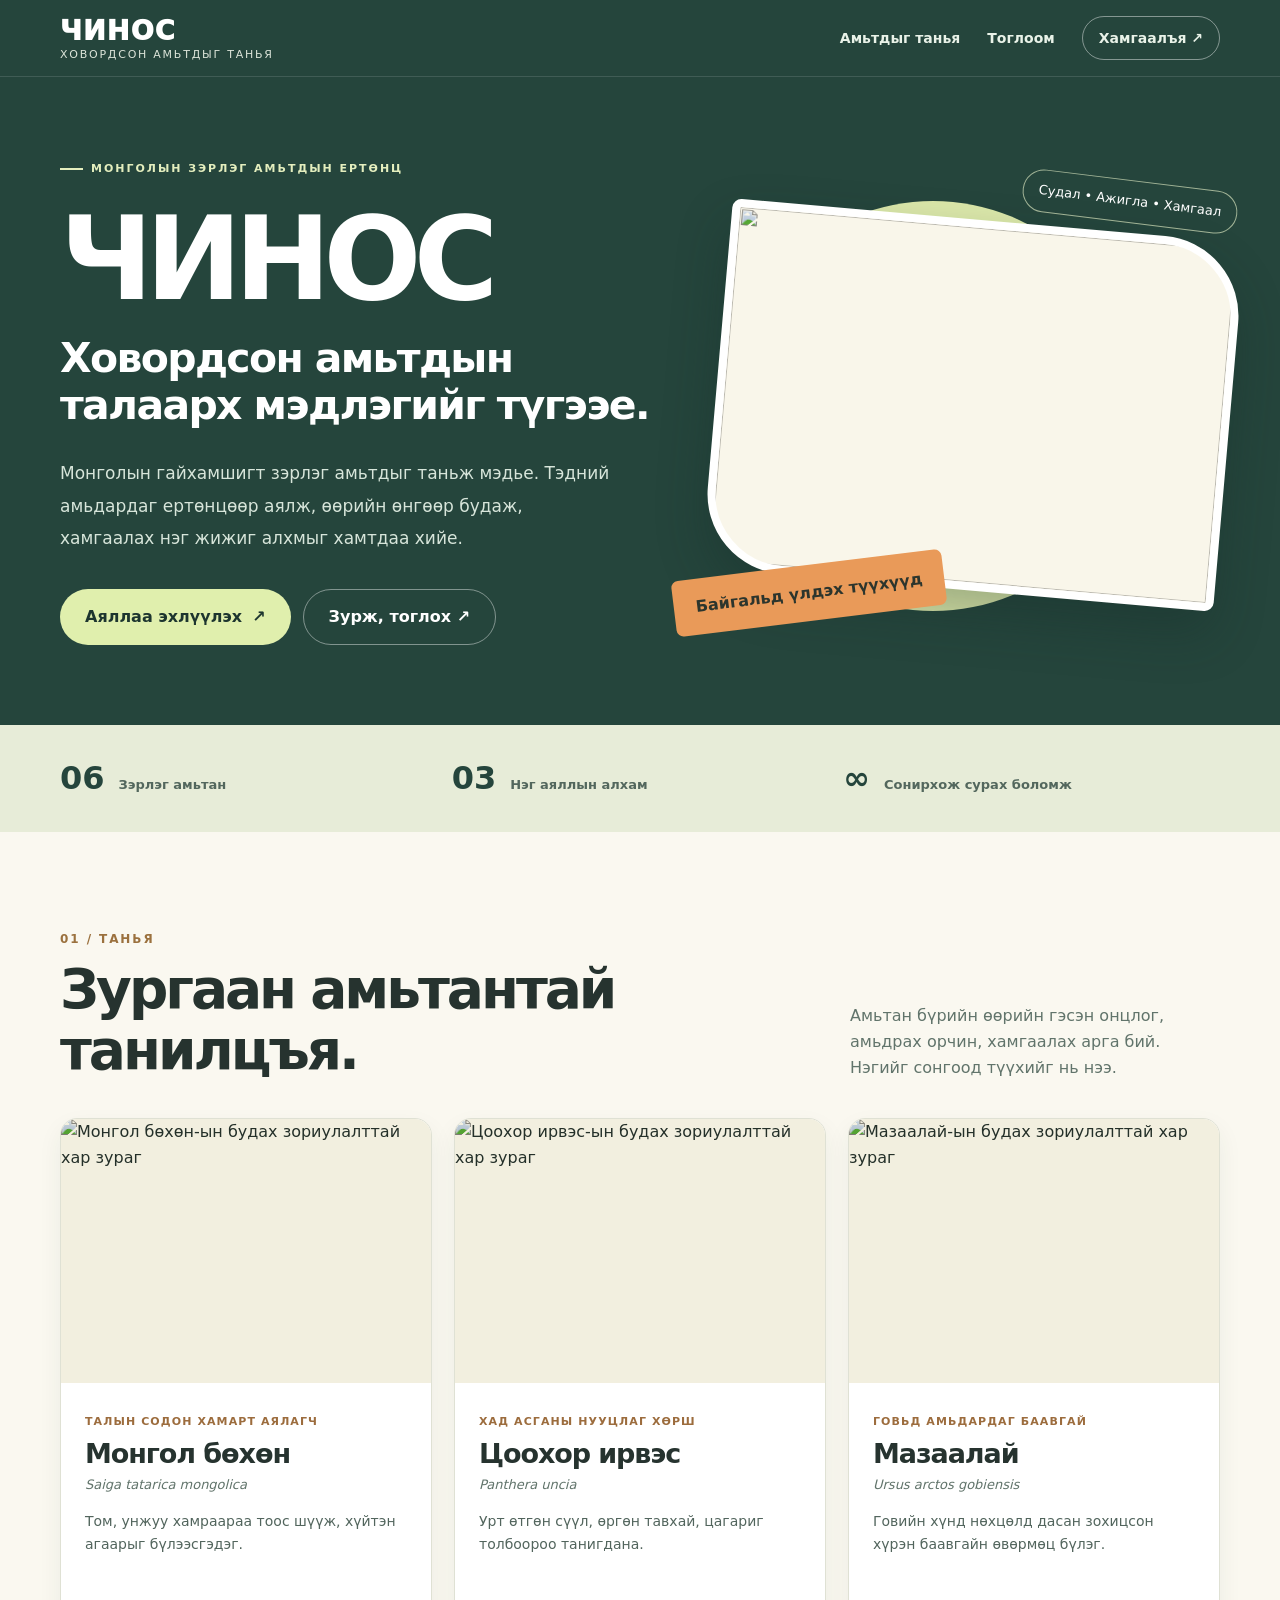
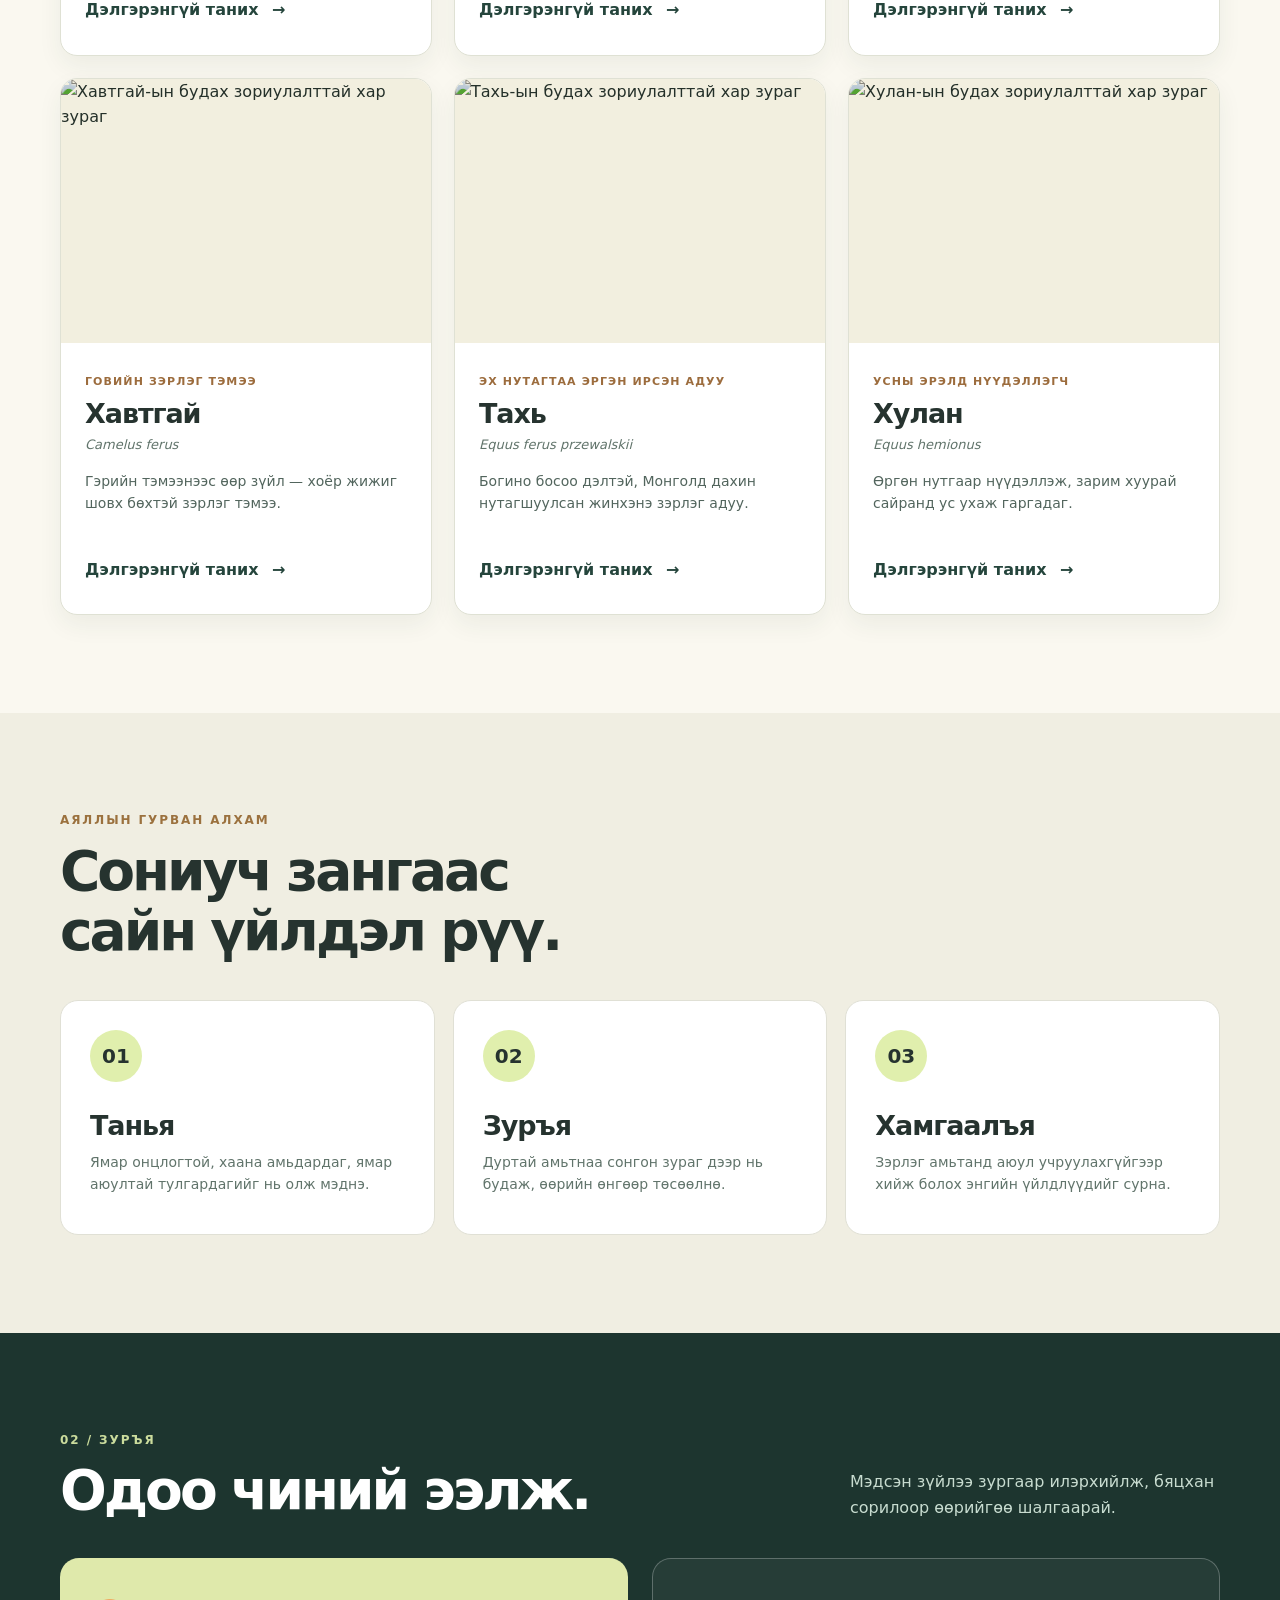
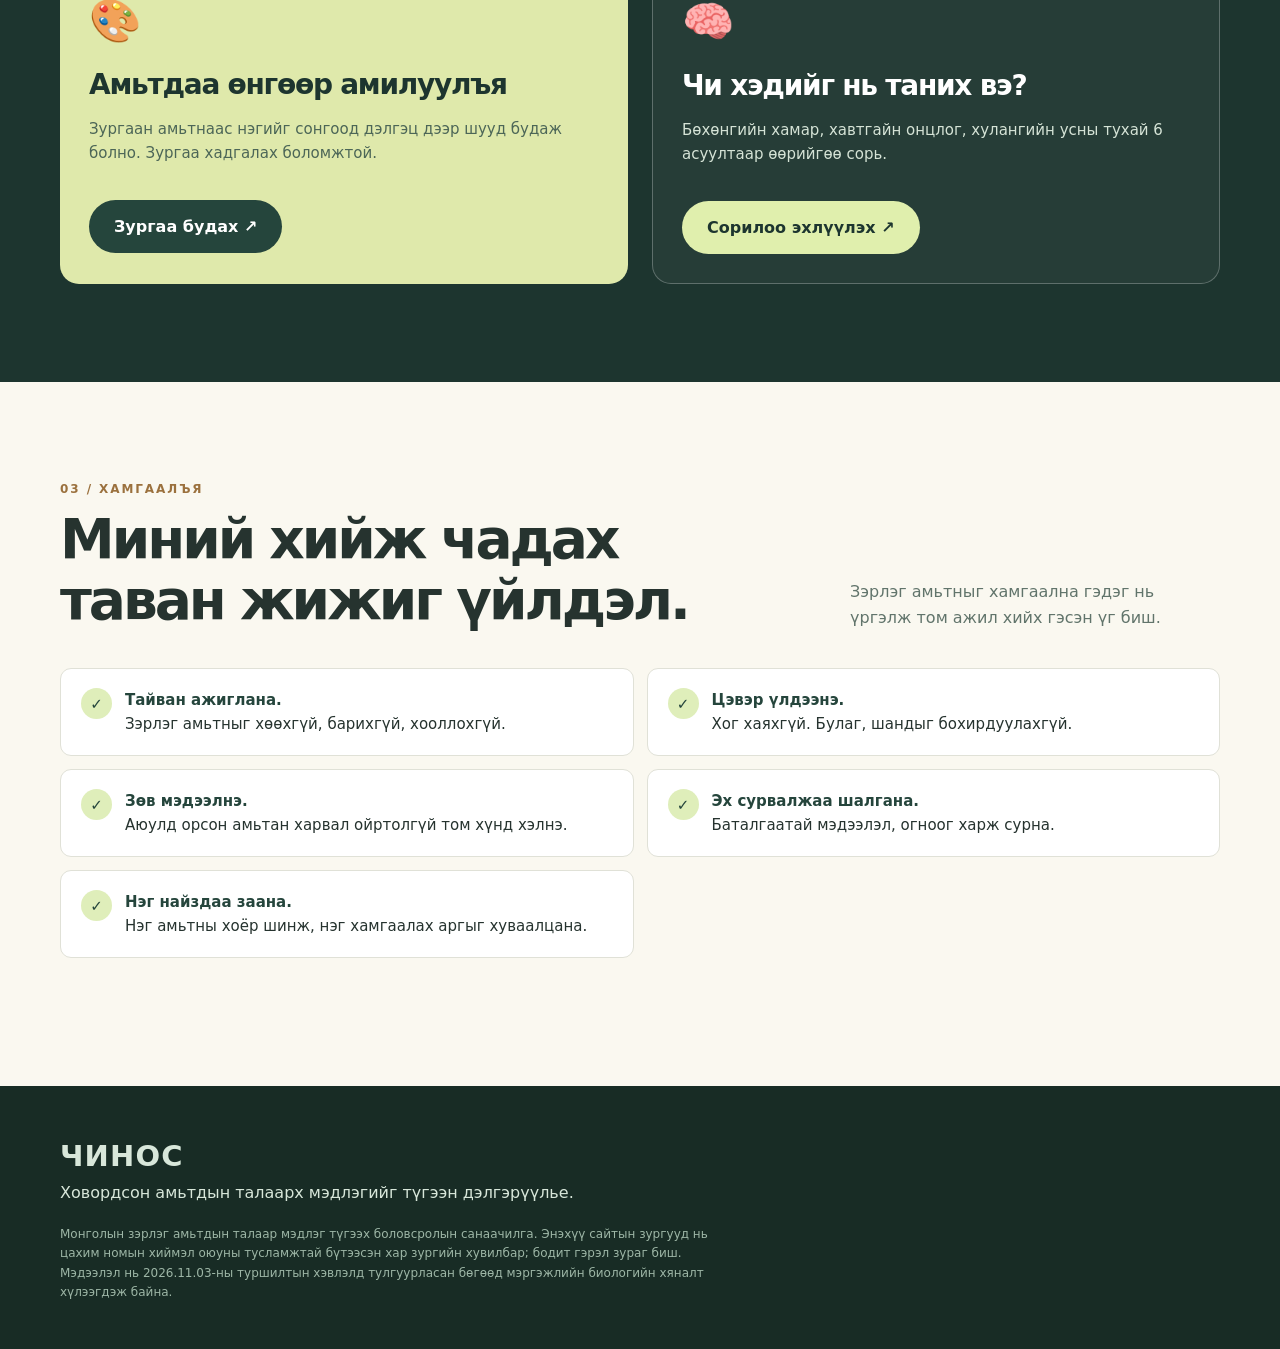
==== index.html @ f8285e79 "Add CHINOS site: index.html" ====
<!doctype html>
<html lang="mn">
<head>
<meta charset="utf-8"><meta name="viewport" content="width=device-width,initial-scale=1">
<meta name="theme-color" content="#223c36"><meta name="description" content="ЧИНОС — Ховордсон амьтдын талаарх мэдлэгийг түгээн дэлгэрүүлэх. Монголын зургаан зэрлэг амьтныг таниулах хүүхдэд зориулсан цахим аялал.">
<title>ЧИНОС — Ховордсон амьтдын талаарх мэдлэгийг түгээн дэлгэрүүлэх</title>
<style>
:root{--forest:#25453c;--deep:#1d352f;--ink:#26332f;--muted:#61746b;--cream:#faf8f0;--sand:#f0ede0;--line:#dddcd1;--lime:#e0efad;--orange:#e99a59;--white:#fff;--shadow:0 22px 60px rgba(30,51,40,.12)}
*{box-sizing:border-box}html{scroll-behavior:smooth}body{margin:0;background:var(--cream);font-family:system-ui,-apple-system,"Segoe UI",Arial,sans-serif;color:var(--ink);line-height:1.6}button,a{font:inherit}button{cursor:pointer}a{text-decoration:none;color:inherit}a:focus-visible,button:focus-visible,input:focus-visible{outline:3px solid #d58345;outline-offset:3px}img{display:block;max-width:100%}.container{width:min(1160px,calc(100% - 44px));margin-inline:auto}
header{background:var(--forest);color:white;position:sticky;top:0;z-index:8;border-bottom:1px solid #ffffff20}header .inner{height:76px;display:flex;align-items:center;justify-content:space-between;gap:16px}.brand{display:flex;flex-direction:column;line-height:1;gap:5px}.brand strong{font-weight:950;letter-spacing:.045em;font-size:27px}.brand span{font-size:11px;letter-spacing:.16em;color:#dce4d9}.nav{display:flex;gap:27px;align-items:center}.nav a{font-size:14px;font-weight:650;color:#e9f2e8}.nav a:hover{color:var(--lime)}.nav .outline{padding:10px 16px;border:1px solid #ffffff70;border-radius:50px}
.hero{background:var(--forest);color:white;overflow:hidden}.hero-layout{display:grid;grid-template-columns:1.06fr .94fr;gap:34px;min-height:610px;align-items:center;padding:75px 0 80px}.kicker{display:inline-flex;align-items:center;gap:8px;letter-spacing:.18em;text-transform:uppercase;font-size:11px;font-weight:800;color:#e4eebe}.kicker:before{content:'';width:23px;height:2px;background:#e4eebe}.hero h1{font-size:clamp(65px,9vw,122px);letter-spacing:-.065em;line-height:.94;margin:27px 0 22px;font-weight:900}.hero h2{font-size:clamp(25px,3.2vw,43px);letter-spacing:-.04em;line-height:1.15;font-weight:650;margin:0 0 28px}.hero p{max-width:550px;color:#d7e5da;font-size:17px;line-height:1.9}.actions{display:flex;gap:12px;flex-wrap:wrap;margin-top:35px}.btn{border:0;border-radius:100px;padding:14px 25px;font-weight:800;display:inline-flex;gap:10px;align-items:center;justify-content:center;transition:transform .2s,background .2s}.btn:hover{transform:translateY(-2px)}.btn-primary{background:var(--lime);color:var(--deep)}.btn-dark{background:var(--forest);color:#fff}.btn-secondary{background:transparent;color:#fff;border:1px solid #ffffff6c}.hero-art{position:relative;min-height:420px;isolation:isolate}.sun{position:absolute;width:410px;height:410px;max-width:100%;border-radius:50%;top:3%;left:7%;background:#dce8aa}.sun:after{content:'';position:absolute;inset:24px;border:1px solid #566a40a3;border-radius:50%}.art-sheet{position:absolute;inset:32px -10px 18px 25px;background:#f9f6ea;border:8px solid #fff;border-radius:9px 80px 9px 80px;transform:rotate(5deg);box-shadow:0 24px 50px #122b2550;overflow:hidden}.art-sheet img{width:100%;height:100%;object-fit:contain;mix-blend-mode:multiply}.art-label{position:absolute;bottom:-12px;left:-18px;background:var(--orange);padding:15px 22px;color:#2c352d;font-weight:850;transform:rotate(-7deg);border-radius:7px}.orbit{position:absolute;right:-18px;top:-8px;font-size:13px;border:1px solid #e4eec6a6;padding:10px 15px;border-radius:40px;transform:rotate(7deg)}
.stats{background:#e7ecd8}.stats .inner{display:grid;grid-template-columns:repeat(3,1fr);padding:28px 0;gap:15px}.stat{display:flex;align-items:baseline;gap:14px}.stat strong{font-size:32px;color:var(--forest);font-weight:900}.stat span{font-size:13px;font-weight:750;color:#53675d}
section{padding:98px 0}.section-title{display:flex;align-items:end;justify-content:space-between;gap:20px;margin-bottom:38px}.eyebrow{color:#9b713e;letter-spacing:.16em;font-size:12px;font-weight:850;text-transform:uppercase}.section-title h2{font-size:clamp(32px,4.5vw,55px);letter-spacing:-.055em;line-height:1.1;margin:10px 0 0}.section-title p{max-width:370px;color:var(--muted);margin:0}.animal-grid{display:grid;grid-template-columns:repeat(3,1fr);gap:22px}.animal-card{border:1px solid #dfe1d4;background:white;border-radius:17px;overflow:hidden;box-shadow:0 10px 24px #1d3b3010;transition:transform .2s,box-shadow .2s}.animal-card:hover{transform:translateY(-5px);box-shadow:var(--shadow)}.animal-image{background:#f2efdf;aspect-ratio:1.4;display:flex;align-items:center;justify-content:center;overflow:hidden}.animal-image img{width:100%;height:100%;object-fit:cover;mix-blend-mode:multiply}.animal-copy{padding:24px}.animal-copy small{font-size:11px;color:#9c6c3d;letter-spacing:.1em;font-weight:800;text-transform:uppercase}.animal-copy h3{font-size:27px;letter-spacing:-.04em;margin:5px 0 5px;line-height:1.2}.latin{font-size:13px;font-style:italic;color:var(--muted)}.animal-copy p{font-size:14px;min-height:65px;color:#52655d}.learn-btn{border:0;background:none;font-weight:850;color:var(--forest);padding:8px 0}.learn-btn:hover{text-decoration:underline}.learn-btn span{margin-left:8px}
.three{background:#f0eee2}.steps{display:grid;grid-template-columns:repeat(3,1fr);gap:18px}.step{background:white;border-radius:18px;padding:29px;min-height:235px;border:1px solid #e0e0d5}.step .number{width:52px;height:52px;display:flex;align-items:center;justify-content:center;border-radius:100%;background:var(--lime);font-size:20px;font-weight:900}.step h3{font-size:27px;margin:22px 0 4px;letter-spacing:-.04em}.step p{font-size:14px;color:var(--muted);margin:0}
.play{background:var(--deep);color:#fff}.play .section-title p{color:#c8dcd0}.play-layout{display:grid;grid-template-columns:1fr 1fr;gap:24px}.play-card{border:1px solid #ffffff42;background:#ffffff0b;border-radius:19px;padding:29px}.play-card h3{font-size:28px;letter-spacing:-.045em;line-height:1.25;margin:12px 0}.play-card p{font-size:15px;color:#d5e3d6}.play-card .emoji{font-size:42px}.play-card .btn{margin-top:20px}.play-card:first-child{background:#dfe9ab;color:var(--deep);border:0}.play-card:first-child p{color:#4c6657}
.promise ul{display:grid;grid-template-columns:repeat(2,1fr);gap:13px;list-style:none;padding:0;margin:30px 0}.promise li{padding:19px 20px;background:white;border:1px solid #e0e1d7;border-radius:11px;display:flex;align-items:flex-start;gap:13px;font-size:15px}.tick{flex:0 0 31px;height:31px;width:31px;border-radius:50%;display:flex;align-items:center;justify-content:center;background:#dfeeba;color:var(--forest);font-weight:900}.promise strong{display:block;color:var(--forest)}
footer{background:#182c25;color:#d8e7da;padding:47px 0}.foot{display:flex;justify-content:space-between;gap:20px;align-items:center;flex-wrap:wrap}.foot strong{font-size:29px;letter-spacing:.04em}.foot small{display:block;color:#9db6a6;font-size:12px;max-width:650px}.foot a{text-decoration:underline}
.dialog{border:0;border-radius:19px;padding:0;background:var(--cream);color:var(--ink);max-width:min(760px,calc(100% - 24px));width:760px;max-height:calc(100vh - 38px);box-shadow:0 20px 80px #0007}.dialog::backdrop{background:#0f231dda;backdrop-filter:blur(4px)}.dialog-head{position:sticky;top:0;background:var(--forest);color:#fff;padding:18px 23px;display:flex;justify-content:space-between;align-items:center;z-index:2}.dialog-head h2{margin:0;font-size:22px}.close{color:white;background:#ffffff23;border:0;border-radius:50%;height:36px;width:36px;font-size:21px}.dialog-body{padding:25px}.detail-picture{height:260px;background:#eee9d7;border-radius:13px;overflow:hidden}.detail-picture img{width:100%;height:100%;object-fit:contain;mix-blend-mode:multiply}.detail-tag{color:#9d6b39;font-size:12px;font-weight:900;letter-spacing:.1em;margin-top:22px}.detail-cols{display:grid;grid-template-columns:1fr 1fr;gap:18px}.fact{padding:15px 17px;background:white;border-radius:12px;border:1px solid #e1e2d5}.fact h4{margin:0 0 6px;color:var(--forest)}.fact p{margin:0;font-size:14px;color:#4f6058}.detail-actions{margin-top:25px;display:flex;gap:9px;flex-wrap:wrap}
.quiz-progress{font-size:12px;letter-spacing:.08em;text-transform:uppercase;color:#789387;font-weight:850}.quiz-q{font-size:24px;font-weight:850;line-height:1.35;margin:19px 0}.choices{display:grid;gap:9px}.choice{background:#fff;text-align:left;border:2px solid #dce3d7;border-radius:12px;padding:14px 18px;color:var(--ink);font-weight:700}.choice:disabled{cursor:default}.choice.good{border-color:#3f8964;background:#e7f4e8}.choice.bad{border-color:#bb775d;background:#fff0e9}.quiz-feedback{font-size:14px;min-height:26px;color:#435f50;font-weight:700;margin:14px 0}.quiz-footer{display:flex;justify-content:space-between;gap:12px;align-items:center}.quiz-result{text-align:center;padding:24px 5px}.quiz-result strong{display:block;font-size:70px;color:var(--forest)}
.paint-tools{display:flex;align-items:center;gap:9px;flex-wrap:wrap;margin:12px 0}.swatch{border:2px solid #fff;box-shadow:0 0 0 1px #a6b3a8;width:31px;height:31px;border-radius:50%;background:var(--c)}.swatch.on{box-shadow:0 0 0 3px var(--forest)}.paint-tools select{border:1px solid #d4d9ce;background:#fff;padding:9px;border-radius:8px}.paint-board{width:100%;aspect-ratio:1.5;display:block;border-radius:11px;background:white;touch-action:none;border:1px solid #d9dcd0;cursor:crosshair}.paint-help{font-size:12px;color:#617168}.paint-actions{display:flex;gap:8px;justify-content:flex-end;flex-wrap:wrap;margin-top:14px}
@media(max-width:860px){.hero-layout{grid-template-columns:1fr;min-height:auto;padding:64px 0}.hero-art{min-height:370px;max-width:500px;width:92%;margin:0 auto}.animal-grid{grid-template-columns:repeat(2,1fr)}.nav{gap:14px}.nav a{font-size:12px}.hero h1{font-size:90px}}
@media(max-width:600px){.container{width:min(100% - 30px,1160px)}header .inner{height:66px}.brand strong{font-size:23px}.brand span{font-size:9px}.nav a:not(:last-child){display:none}.hero-layout{padding:52px 0 42px}.hero h1{font-size:clamp(59px,15vw,80px)}.hero h2{font-size:27px}.hero p{font-size:15px}.hero-art{min-height:315px}.art-sheet{inset:27px 5px 22px 16px}.art-label{font-size:12px}.sun{height:320px;width:320px}.orbit{right:-5px}.stats .inner{grid-template-columns:1fr 1fr 1fr;text-align:center}.stat{display:block}.stat strong{display:block;font-size:27px}.stat span{font-size:10px}section{padding:64px 0}.section-title{display:block}.section-title p{margin-top:15px}.animal-grid,.steps,.play-layout,.promise ul,.detail-cols{grid-template-columns:1fr}.animal-copy p{min-height:0}.step{min-height:0}.dialog-body{padding:16px}.detail-picture{height:220px}.foot{align-items:start}}
</style>
</head>
<body>
<header><div class="container inner"><a class="brand" href="#home" aria-label="ЧИНОС — Нүүр"><strong>ЧИНОС</strong><span>ХОВОРДСОН АМЬТДЫГ ТАНЬЯ</span></a><nav class="nav" aria-label="Үндсэн цэс"><a href="#animals">Амьтдыг танья</a><a href="#activities">Тоглоом</a><a class="outline" href="#promise">Хамгаалъя ↗</a></nav></div></header>
<main>
<section class="hero" id="home" style="padding:0"><div class="container hero-layout"><div><div class="kicker">Монголын зэрлэг амьтдын ертөнц</div><h1>ЧИНОС</h1><h2>Ховордсон амьтдын<br>талаарх мэдлэгийг түгээе.</h2><p>Монголын гайхамшигт зэрлэг амьтдыг таньж мэдье. Тэдний амьдардаг ертөнцөөр аялж, өөрийн өнгөөр будаж, хамгаалах нэг жижиг алхмыг хамтдаа хийе.</p><div class="actions"><a href="#animals" class="btn btn-primary">Аяллаа эхлүүлэх <span aria-hidden="true">↗</span></a><a href="#activities" class="btn btn-secondary">Зурж, тоглох ↗</a></div></div><div class="hero-art" aria-hidden="true"><div class="sun"></div><div class="art-sheet"><img src="assets/irves.svg" alt=""></div><div class="art-label">Байгальд үлдэх түүхүүд</div><div class="orbit">Судал • Ажигла • Хамгаал</div></div></div></section>
<div class="stats"><div class="container inner"><div class="stat"><strong>06</strong><span>Зэрлэг амьтан</span></div><div class="stat"><strong>03</strong><span>Нэг аяллын алхам</span></div><div class="stat"><strong>∞</strong><span>Сонирхож сурах боломж</span></div></div></div>
<section id="animals"><div class="container"><div class="section-title"><div><div class="eyebrow">01 / Танья</div><h2>Зургаан амьтантай<br>танилцъя.</h2></div><p>Амьтан бүрийн өөрийн гэсэн онцлог, амьдрах орчин, хамгаалах арга бий. Нэгийг сонгоод түүхийг нь нээ.</p></div><div id="animalGrid" class="animal-grid"></div></div></section>
<section class="three"><div class="container"><div class="section-title"><div><div class="eyebrow">Аяллын гурван алхам</div><h2>Сониуч зангаас<br>сайн үйлдэл рүү.</h2></div></div><div class="steps"><div class="step"><div class="number">01</div><h3>Танья</h3><p>Ямар онцлогтой, хаана амьдардаг, ямар аюултай тулгардагийг нь олж мэднэ.</p></div><div class="step"><div class="number">02</div><h3>Зуръя</h3><p>Дуртай амьтнаа сонгон зураг дээр нь будаж, өөрийн өнгөөр төсөөлнө.</p></div><div class="step"><div class="number">03</div><h3>Хамгаалъя</h3><p>Зэрлэг амьтанд аюул учруулахгүйгээр хийж болох энгийн үйлдлүүдийг сурна.</p></div></div></div></section>
<section id="activities" class="play"><div class="container"><div class="section-title"><div><div class="eyebrow" style="color:#cbdc9d">02 / Зуръя</div><h2>Одоо чиний ээлж.</h2></div><p>Мэдсэн зүйлээ зургаар илэрхийлж, бяцхан сорилоор өөрийгөө шалгаарай.</p></div><div class="play-layout"><div class="play-card"><div class="emoji">🎨</div><h3>Амьтдаа өнгөөр амилуулъя</h3><p>Зургаан амьтнаас нэгийг сонгоод дэлгэц дээр шууд будаж болно. Зургаа хадгалах боломжтой.</p><button id="openPaint" class="btn btn-dark">Зургаа будах ↗</button></div><div class="play-card"><div class="emoji">🧠</div><h3>Чи хэдийг нь таних вэ?</h3><p>Бөхөнгийн хамар, хавтгайн онцлог, хулангийн усны тухай 6 асуултаар өөрийгөө сорь.</p><button id="openQuiz" class="btn btn-primary">Сорилоо эхлүүлэх ↗</button></div></div></div></section>
<section id="promise" class="promise"><div class="container"><div class="section-title"><div><div class="eyebrow">03 / Хамгаалъя</div><h2>Миний хийж чадах<br>таван жижиг үйлдэл.</h2></div><p>Зэрлэг амьтныг хамгаална гэдэг нь үргэлж том ажил хийх гэсэн үг биш.</p></div><ul><li><span class="tick">✓</span><div><strong>Тайван ажиглана.</strong>Зэрлэг амьтныг хөөхгүй, барихгүй, хооллохгүй.</div></li><li><span class="tick">✓</span><div><strong>Цэвэр үлдээнэ.</strong>Хог хаяхгүй. Булаг, шандыг бохирдуулахгүй.</div></li><li><span class="tick">✓</span><div><strong>Зөв мэдээлнэ.</strong>Аюулд орсон амьтан харвал ойртолгүй том хүнд хэлнэ.</div></li><li><span class="tick">✓</span><div><strong>Эх сурвалжаа шалгана.</strong>Баталгаатай мэдээлэл, огноог харж сурна.</div></li><li><span class="tick">✓</span><div><strong>Нэг найздаа заана.</strong>Нэг амьтны хоёр шинж, нэг хамгаалах аргыг хуваалцана.</div></li></ul></div></section>
</main>
<footer><div class="container foot"><div><strong>ЧИНОС</strong><div>Ховордсон амьтдын талаарх мэдлэгийг түгээн дэлгэрүүлье.</div></div><small>Монголын зэрлэг амьтдын талаар мэдлэг түгээх боловсролын санаачилга. Энэхүү сайтын зургууд нь цахим номын хиймэл оюуны тусламжтай бүтээсэн хар зургийн хувилбар; бодит гэрэл зураг биш. Мэдээлэл нь 2026.11.03-ны туршилтын хэвлэлд тулгуурласан бөгөөд мэргэжлийн биологийн хяналт хүлээгдэж байна.</small></div></footer>
<dialog class="dialog" id="animalDialog"><div class="dialog-head"><h2 id="detailName">Амьтан</h2><button class="close" data-close="animalDialog" aria-label="Хаах">×</button></div><div class="dialog-body" id="detailBody"></div></dialog>
<dialog class="dialog" id="quizDialog"><div class="dialog-head"><h2>ЧИНОС • Мэдлэгийн сорил</h2><button class="close" data-close="quizDialog" aria-label="Хаах">×</button></div><div class="dialog-body" id="quizBody"></div></dialog>
<dialog class="dialog" id="paintDialog"><div class="dialog-head"><h2>ЧИНОС • Зуръя</h2><button class="close" data-close="paintDialog" aria-label="Хаах">×</button></div><div class="dialog-body"><label for="paintAnimal"><strong>Будах амьтнаа сонго:</strong></label><div class="paint-tools"><select id="paintAnimal"></select><div class="colors" style="display:flex;gap:8px;flex-wrap:wrap" id="paintColors" role="group" aria-label="Өнгө сонгох"></div><label style="font-size:12px">Бийрийн хэмжээ <input id="brushSize" type="range" min="8" max="70" value="32"></label></div><canvas class="paint-board" id="paintCanvas" width="1200" height="800" aria-label="Амьтны зураг будах талбар"></canvas><p class="paint-help">Өнгө сонгоод зураг дээр хулгана эсвэл хуруугаараа буд. Хар зураас нь хэвээр үлдэнэ.</p><div class="paint-actions"><button class="btn btn-dark" id="resetPaint">Дахин эхлэх</button><button class="btn btn-primary" id="savePaint">Зургаа хадгалах ↓</button></div></div></dialog>
<script>
const animals=[
{id:'bokhon',name:'Монгол бөхөн',latin:'Saiga tatarica mongolica',label:'ТАЛЫН СОДОН ХАМАРТ АЯЛАГЧ',brief:'Том, унжуу хамраараа тоос шүүж, хүйтэн агаарыг бүлээсгэдэг.',home:'Баруун Монголын хуурай хээр, цөлөрхөг хээр.',features:'Том унжуу хамар, эр бөхөнгийн эвэр.',nature:'Ургамлаар хооллож, хээрийн идэш тэжээлийн сүлжээнд оролцоно.',danger:'Халдварт өвчин, хууль бус ан, бэлчээрийн доройтол, ган зуд, шилжилт хөдөлгөөний саад.',action:'Сүргийг машинаар хөөхгүй. Өвчтэй мэт харагдсан амьтанд ойртолгүй том хүнд мэдэгд.'},
{id:'irves',name:'Цоохор ирвэс',latin:'Panthera uncia',label:'ХАД АСГАНЫ НУУЦЛАГ ХӨРШ',brief:'Урт өтгөн сүүл, өргөн тавхай, цагариг толбоороо танигдана.',home:'Монголын уулархаг, хад асгатай нутаг.',features:'Урт өтгөн сүүл, өргөн тавхай, цагариг толбо, бөөрөнхий чих.',nature:'Зэрлэг туурайтнаар хооллож, уулын идэш тэжээлийн сүлжээнд оролцоно.',danger:'Хууль бус ан, малын хохирлоос үүдсэн зөрчил, уул уурхай ба дэд бүтцийн нөлөө.',action:'Холоос ажигла. Малчидтай хамтран амьтан ба хүмүүсийн аюулгүй байдлыг хамгаалахыг дэмж.'},
{id:'mazalai',name:'Мазаалай',latin:'Ursus arctos gobiensis',label:'ГОВЬД АМЬДАРДАГ БААВГАЙ',brief:'Говийн хүнд нөхцөлд дасан зохицсон хүрэн баавгайн өвөрмөц бүлэг.',home:'Алтайн өвөр говийн баянбүрдүүд, Говийн их дархан цаазат газрын А хэсэг.',features:'Бөөрөнхий чих, урт хоншоор, хүчтэй савар.',nature:'Бажууны үндэс, жимс, найлзуур зэрэг ургамлаар голчлон хооллоно.',danger:'Ус, хоол хомсдох, амьдрах орчны доройтол, хүний хууль бус үйл ажиллагаа.',action:'Булаг шандыг бохирдуулахгүй. Зэрлэг баавгайд ойртож, хоол өгөхгүй.'},
{id:'havtgai',name:'Хавтгай',latin:'Camelus ferus',label:'ГОВИЙН ЗЭРЛЭГ ТЭМЭЭ',brief:'Гэрийн тэмээнээс өөр зүйл — хоёр жижиг шовх бөхтэй зэрлэг тэмээ.',home:'Монгол, Хятадын говь цөлийн алслагдсан нутгууд.',features:'Хоёр жижиг шовх бөх, нарийвтар бие, урт хөл.',nature:'Цөлийн ургамлаар хооллож, ус ба бэлчээрийн хооронд шилжин амьдарна.',danger:'Уур амьсгал, амьдрах орчны өөрчлөлт, цөөн популяцийн эрсдэл, гэрийн тэмээтэй эрлийзжих.',action:'Зэрлэг хавтгайг уснаас нь үргээхгүй. Хамгаалалттай нутгийн дүрмийг дага.'},
{id:'takhi',name:'Тахь',latin:'Equus ferus przewalskii',label:'ЭХ НУТАГТАА ЭРГЭН ИРСЭН АДУУ',brief:'Богино босоо дэлтэй, Монголд дахин нутагшуулсан жинхэнэ зэрлэг адуу.',home:'Хустай, Тахийн тал, Хомын тал зэрэг сэргээн нутагшуулсан нутаг.',features:'Босоо богино дэл, бүдүүн хүзүү, цайвар хоншоор, нурууны бараан судал.',nature:'Өвсөөр хооллож, бэлчээрийн ургамал, хөрс, бусад амьтантай нэг орчинд амьдарна.',danger:'Зуд, өвчин, ус, бэлчээрийн хүртээмж, гэрийн адуутай нийлэх эрсдэл.',action:'Тахийг хооллох, хүрэх, унахыг оролдохгүй. Байгаль хамгаалагчийн заасан зайнаас ажигла.'},
{id:'hulan',name:'Хулан',latin:'Equus hemionus',label:'УСНЫ ЭРЭЛД НҮҮДЭЛЛЭГЧ',brief:'Өргөн нутгаар нүүдэллэж, зарим хуурай сайранд ус ухаж гаргадаг.',home:'Монголын говь, цөлөрхөг хээрийн өргөн нутаг.',features:'Урт чих, богино босоо дэл, үзүүртээ хялгастай сүүл.',nature:'Зарим нутагт хулангийн ухсан усны нүхийг бусад амьтан ашигладаг.',danger:'Зам, төмөр зам, хашаа зэрэг хөдөлгөөний саад, усны хүртээмж хязгаарлагдах, хууль бус ан.',action:'Усны ойролцоо сүргийг үргээхгүй. Хашааг өөрөө таслахгүй; аюулгүй гарцыг мэргэжлийн хүмүүс шийднэ.'}
];
const asset=id=>`assets/${id}.svg`;
const grid=document.getElementById('animalGrid');
grid.innerHTML=animals.map(a=>`<article class="animal-card"><div class="animal-image"><img src="${asset(a.id)}" alt="${a.name}-ын будах зориулалттай хар зураг" loading="lazy"></div><div class="animal-copy"><small>${a.label}</small><h3>${a.name}</h3><div class="latin">${a.latin}</div><p>${a.brief}</p><button class="learn-btn" data-animal="${a.id}">Дэлгэрэнгүй таних <span aria-hidden="true">→</span></button></div></article>`).join('');
const show=id=>document.getElementById(id).showModal();
const hide=id=>document.getElementById(id).close();
document.querySelectorAll('[data-close]').forEach(b=>b.addEventListener('click',()=>hide(b.dataset.close)));
document.querySelectorAll('dialog').forEach(d=>d.addEventListener('click',e=>{if(e.target===d)d.close()}));
grid.addEventListener('click',e=>{let b=e.target.closest('[data-animal]');if(!b)return;const a=animals.find(x=>x.id===b.dataset.animal);document.getElementById('detailName').textContent=a.name;document.getElementById('detailBody').innerHTML=`<div class="detail-picture"><img src="${asset(a.id)}" alt="${a.name} хар зураг"></div><div class="detail-tag">${a.label} · <em>${a.latin}</em></div><div class="detail-cols"><div class="fact"><h4>Хаана амьдардаг вэ?</h4><p>${a.home}</p></div><div class="fact"><h4>Яаж таних вэ?</h4><p>${a.features}</p></div><div class="fact"><h4>Байгаль дахь холбоо</h4><p>${a.nature}</p></div><div class="fact"><h4>Ямар аюул тулгардаг вэ?</h4><p>${a.danger}</p></div><div class="fact" style="grid-column:1/-1"><h4>Би юу хийж чадах вэ?</h4><p>${a.action}</p></div></div><div class="detail-actions"><button class="btn btn-dark" id="detailPaint">Энэ амьтныг будах ↗</button></div>`;document.getElementById('detailPaint').addEventListener('click',()=>{hide('animalDialog');paintSelect.value=a.id;loadPaintImage();show('paintDialog')});show('animalDialog')});
const questions=[
{q:'Бөхөнгийн том хамар ямар үүрэгтэй вэ?',a:['Тоос шүүж, хүйтэн агаарыг бүлээсгэнэ','Эвэр ургуулна','Ус хадгална'],ok:0},
{q:'Хавтгай гэрийн тэмээтэй ижил зүйл мөн үү?',a:['Тийм, ижил зүйл','Үгүй, тусдаа зүйл'],ok:1},
{q:'Ирвэс мал барьснаас үүдэх зөрчлийг бууруулахад аль нь зөв бэ?',a:['Ирвэсийг устгах','Малчидтай хамтран хамгаалах арга олох'],ok:1},
{q:'Зарим хуурай сайранд ус ухаж гаргадаг амьтан аль вэ?',a:['Хулан','Ирвэс'],ok:0},
{q:'Өвчтэй мэт харагдсан зэрлэг амьтан харвал яах вэ?',a:['Хүрч үзнэ','Зай барьж том хүнд хэлнэ'],ok:1},
{q:'Тахийг Монголд сэргээн нутагшуулах ажил хэдэн онд эхэлсэн бэ?',a:['1992','2024'],ok:0}
];
let quizIndex=0,quizScore=0,answered=false;
const quizBody=document.getElementById('quizBody');
function drawQuiz(){if(quizIndex>=questions.length){quizBody.innerHTML=`<div class="quiz-result"><div>🎉</div><strong>${quizScore} / ${questions.length}</strong><h3>Аяллаа дуусгалаа!</h3><p>Одоо нэг найздаа шинэ мэдсэн амьтнаа ярьж өгөөрэй.</p><button id="quizAgain" class="btn btn-dark">Дахин тоглох ↻</button></div>`;document.getElementById('quizAgain').onclick=()=>{quizIndex=0;quizScore=0;drawQuiz()};return}answered=false;let q=questions[quizIndex];quizBody.innerHTML=`<div class="quiz-progress">Асуулт ${quizIndex+1} / ${questions.length} &nbsp; • &nbsp; Зөв ${quizScore}</div><div class="quiz-q">${q.q}</div><div class="choices">${q.a.map((x,i)=>`<button class="choice" data-choice="${i}">${String.fromCharCode(1040+i)}. ${x}</button>`).join('')}</div><p class="quiz-feedback" id="quizFeedback" role="status"></p><div class="quiz-footer"><span style="color:#59776a;font-size:13px">Хариугаа сонгоорой.</span><button class="btn btn-dark" id="quizNext" disabled style="opacity:.45">Дараагийн асуулт →</button></div>`;quizBody.querySelectorAll('[data-choice]').forEach(b=>b.onclick=()=>{if(answered)return;answered=true;let n=Number(b.dataset.choice),correct=n===q.ok;if(correct)quizScore++;quizBody.querySelectorAll('[data-choice]').forEach((x,i)=>{x.disabled=true;if(i===q.ok)x.classList.add('good');else if(i===n)x.classList.add('bad')});document.getElementById('quizFeedback').textContent=correct?'Зөв хариуллаа! 🌿':'Зөв хариулт: '+q.a[q.ok];let next=document.getElementById('quizNext');next.disabled=false;next.style.opacity=1;next.onclick=()=>{quizIndex++;drawQuiz()}})}
document.getElementById('openQuiz').onclick=()=>{quizIndex=0;quizScore=0;drawQuiz();show('quizDialog')};
const paintSelect=document.getElementById('paintAnimal');paintSelect.innerHTML=animals.map(x=>`<option value="${x.id}">${x.name}</option>`).join('');
const paintColors=document.getElementById('paintColors');let paintColor='#e7a367';let brush=32;
['#e7a367','#728b64','#a5c7d7','#c7a6d4','#e9c954','#c9766d','#8d6f50','#ffffff'].forEach((color,i)=>{let b=document.createElement('button');b.className='swatch'+(i===0?' on':'');b.style.setProperty('--c',color);b.setAttribute('aria-label',`Өнгө ${color}`);b.title=color;b.onclick=()=>{paintColor=color;paintColors.querySelectorAll('button').forEach(c=>c.classList.remove('on'));b.classList.add('on')};paintColors.append(b)});
document.getElementById('brushSize').oninput=e=>brush=Number(e.target.value);
let canvas=document.getElementById('paintCanvas'),ctx=canvas.getContext('2d',{willReadFrequently:false}),paintImage=null,painting=false,last=null,strokes=[];
function base(){ctx.globalCompositeOperation='source-over';ctx.fillStyle='#fff';ctx.fillRect(0,0,canvas.width,canvas.height)}
function render(){base();for(let s of strokes){ctx.strokeStyle=s.color;ctx.lineCap='round';ctx.lineJoin='round';ctx.lineWidth=s.width;ctx.beginPath();ctx.moveTo(s.pts[0].x,s.pts[0].y);for(let p of s.pts.slice(1))ctx.lineTo(p.x,p.y);if(s.pts.length===1){ctx.lineTo(s.pts[0].x+.1,s.pts[0].y+.1)}ctx.stroke()}if(paintImage){ctx.globalCompositeOperation='multiply';ctx.drawImage(paintImage,0,0,canvas.width,canvas.height);ctx.globalCompositeOperation='source-over'}}
function loadPaintImage(){strokes=[];paintImage=null;render();const img=new Image();img.onload=()=>{paintImage=img;render()};img.src=asset(paintSelect.value)}
function pos(e){let r=canvas.getBoundingClientRect();return{x:(e.clientX-r.left)/r.width*canvas.width,y:(e.clientY-r.top)/r.height*canvas.height}}
canvas.addEventListener('pointerdown',e=>{e.preventDefault();canvas.setPointerCapture(e.pointerId);painting=true;last=pos(e);strokes.push({color:paintColor,width:brush,pts:[last]});render()});
canvas.addEventListener('pointermove',e=>{if(!painting)return;strokes[strokes.length-1].pts.push(pos(e));render()});
['pointerup','pointercancel','lostpointercapture'].forEach(t=>canvas.addEventListener(t,()=>painting=false));
paintSelect.onchange=loadPaintImage;document.getElementById('openPaint').onclick=()=>{loadPaintImage();show('paintDialog')};document.getElementById('resetPaint').onclick=()=>{strokes=[];render()};document.getElementById('savePaint').onclick=()=>{let link=document.createElement('a');link.download='CHINOS-'+paintSelect.value+'.png';link.href=canvas.toDataURL('image/png');link.click()};
</script></body></html>
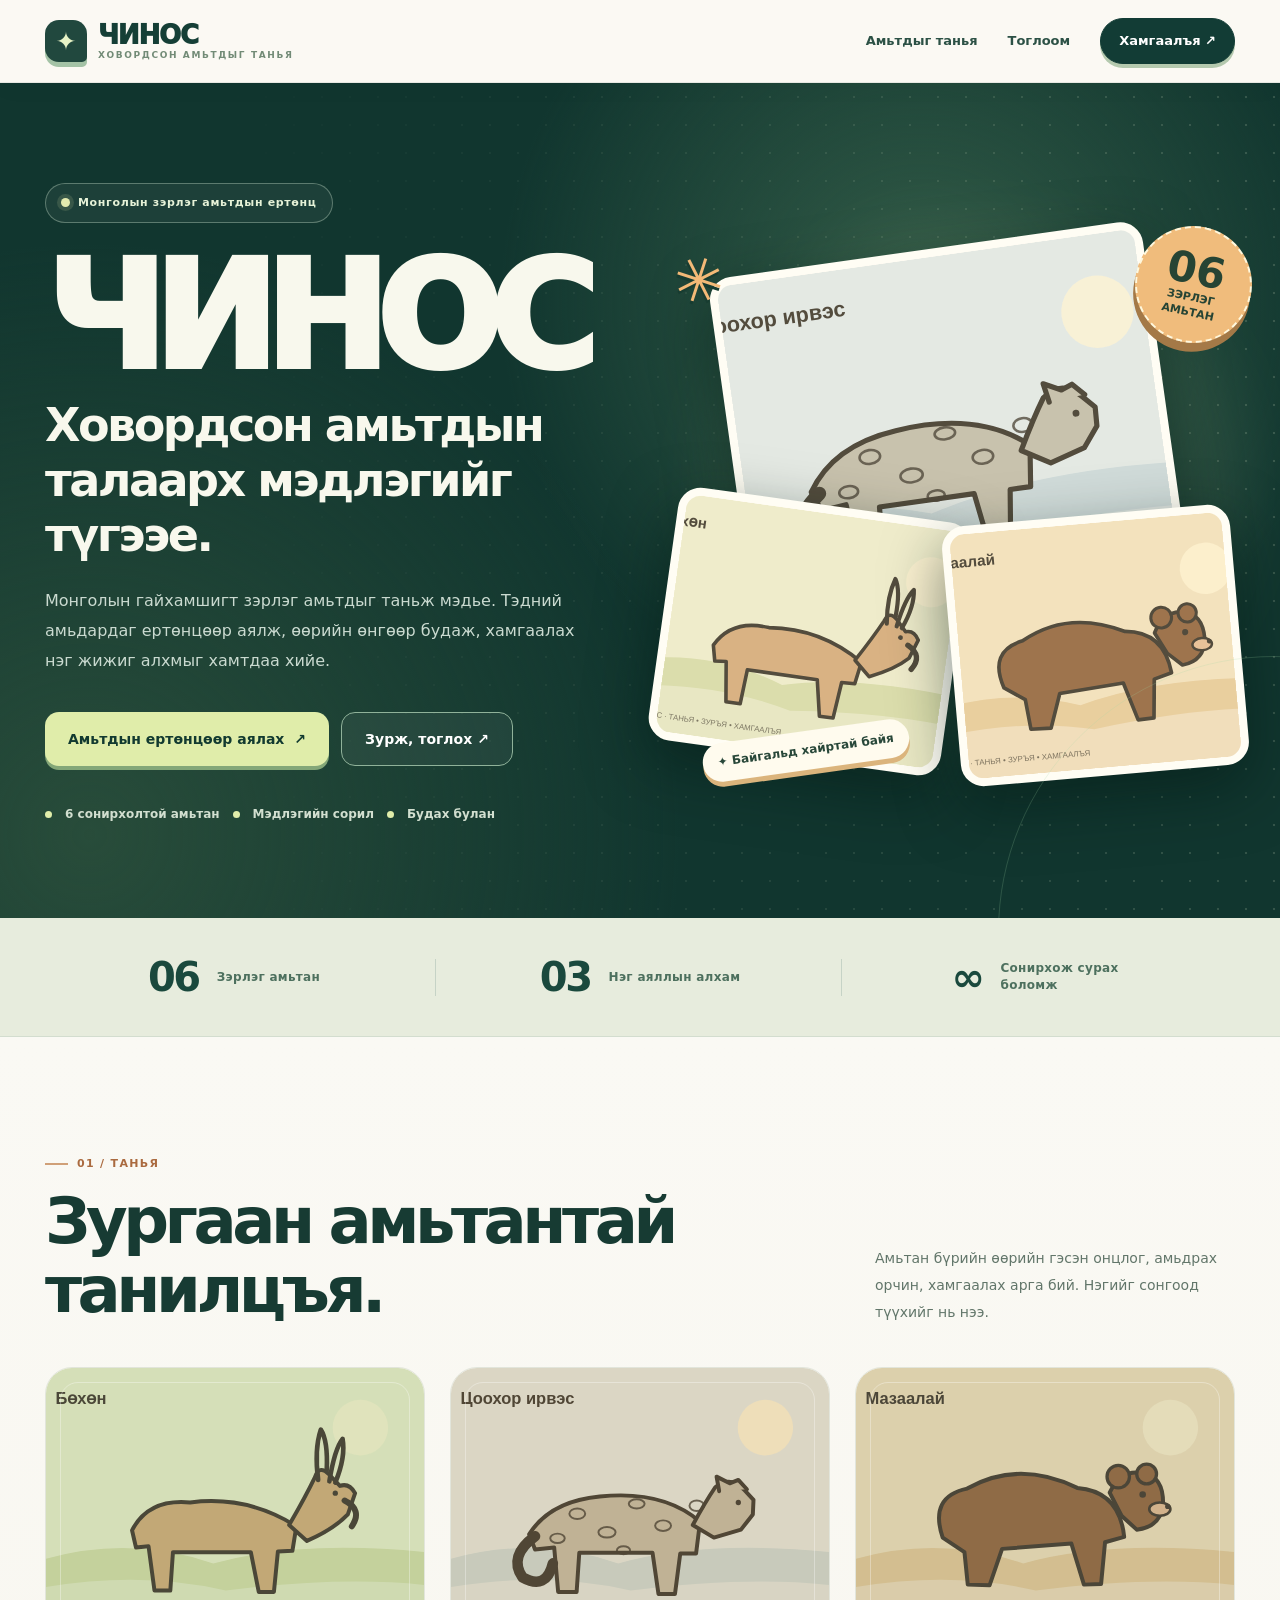
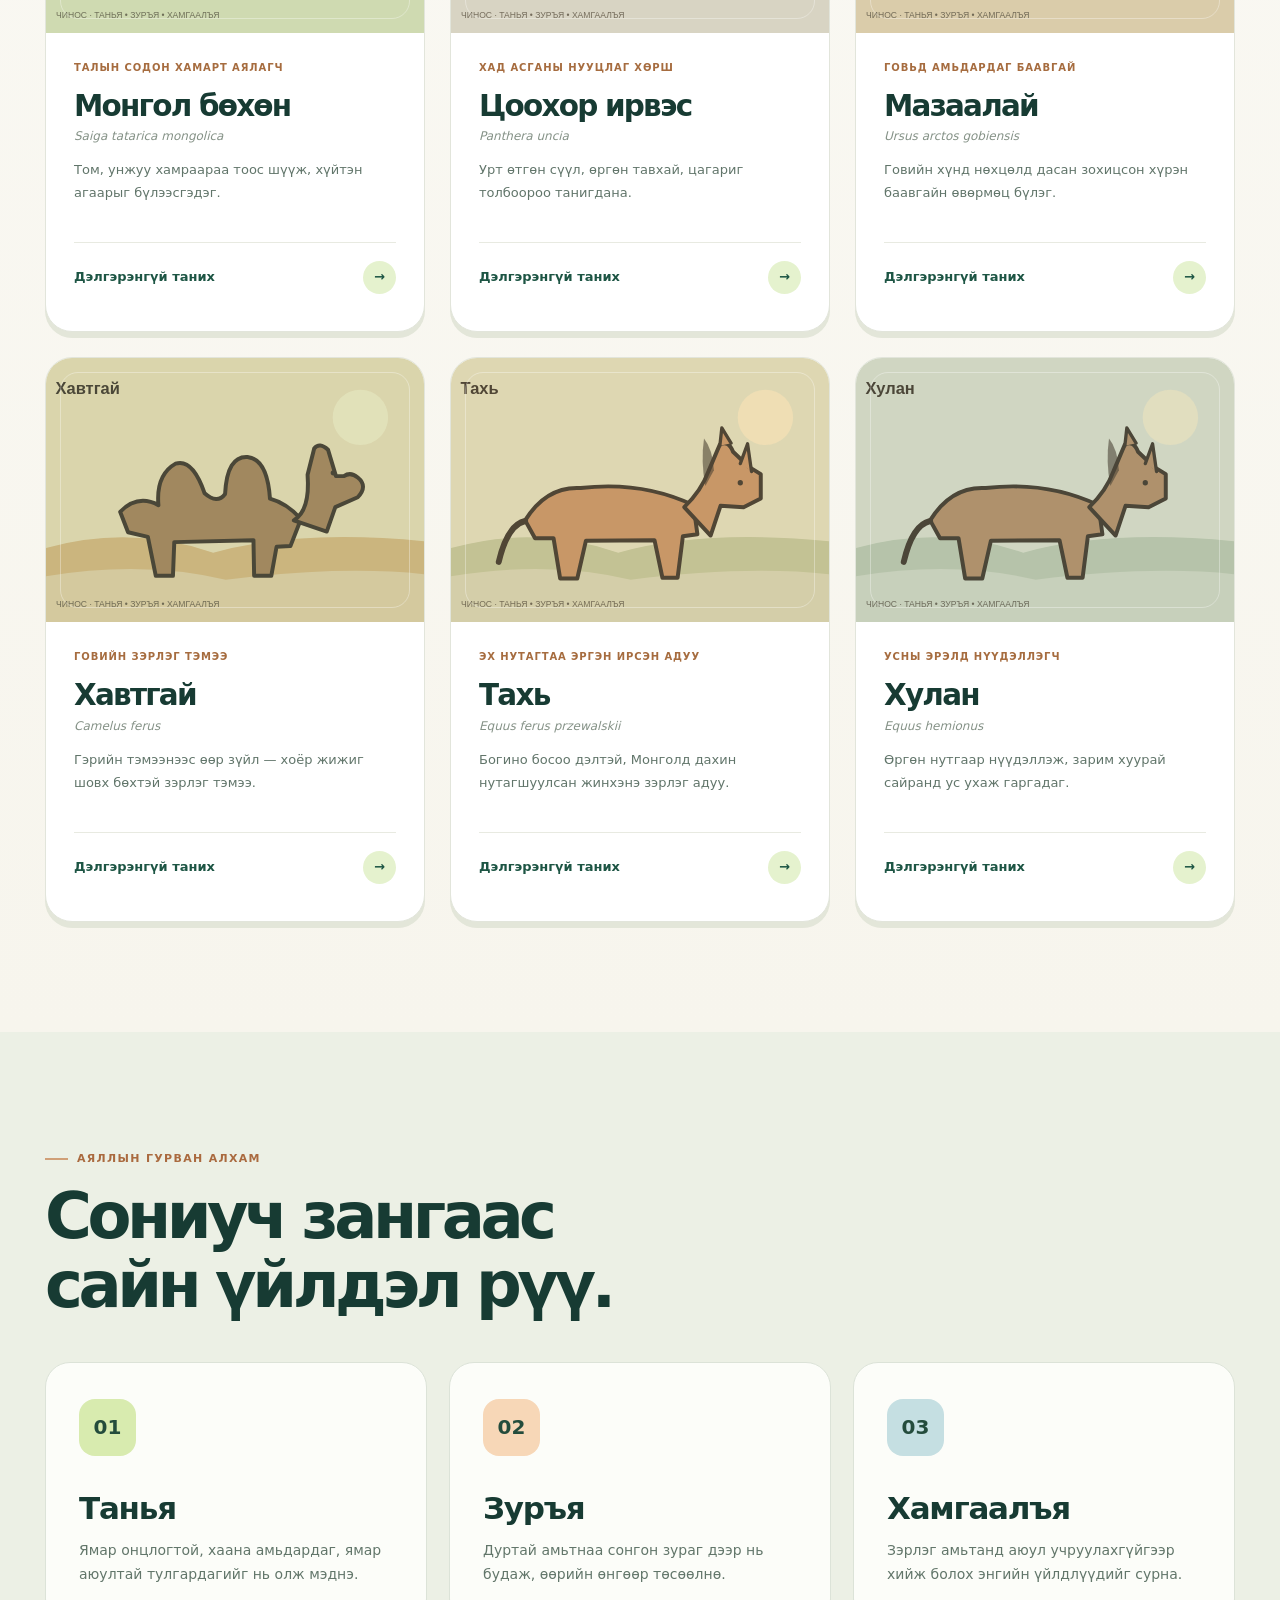
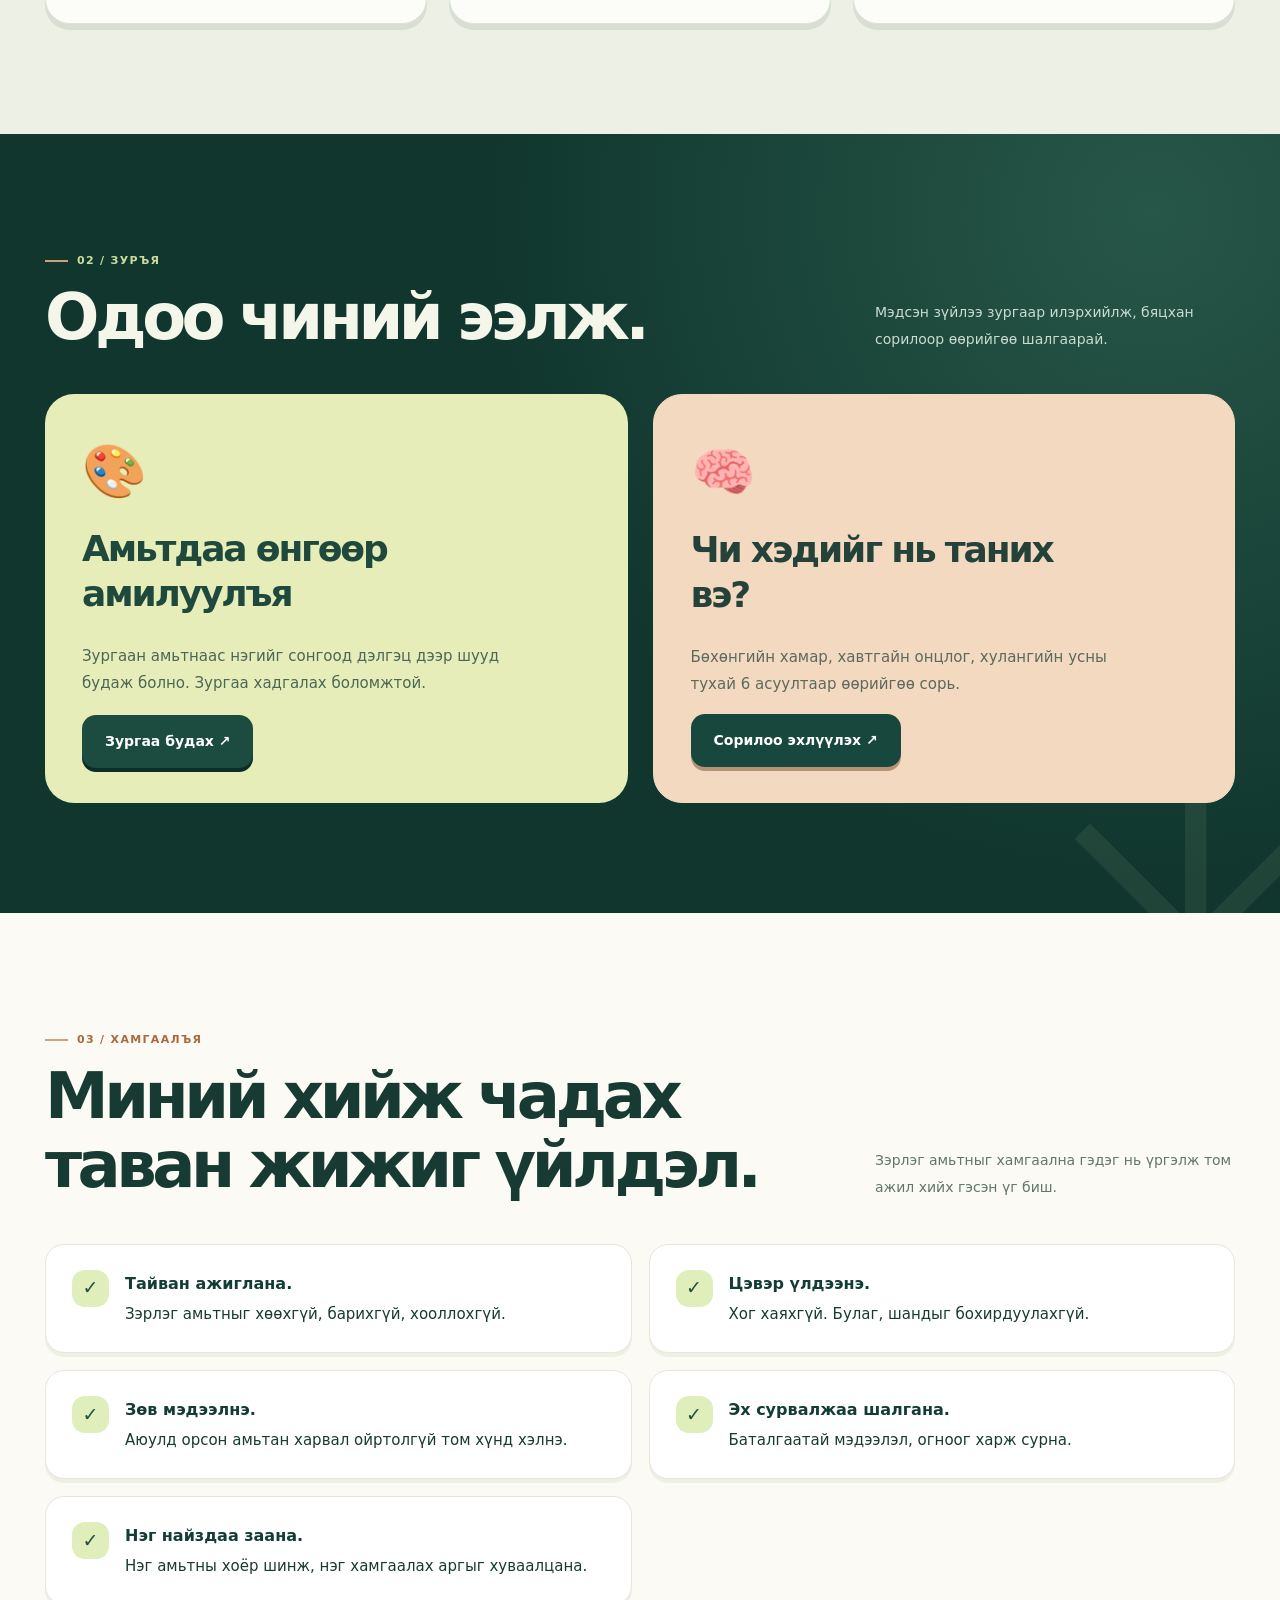
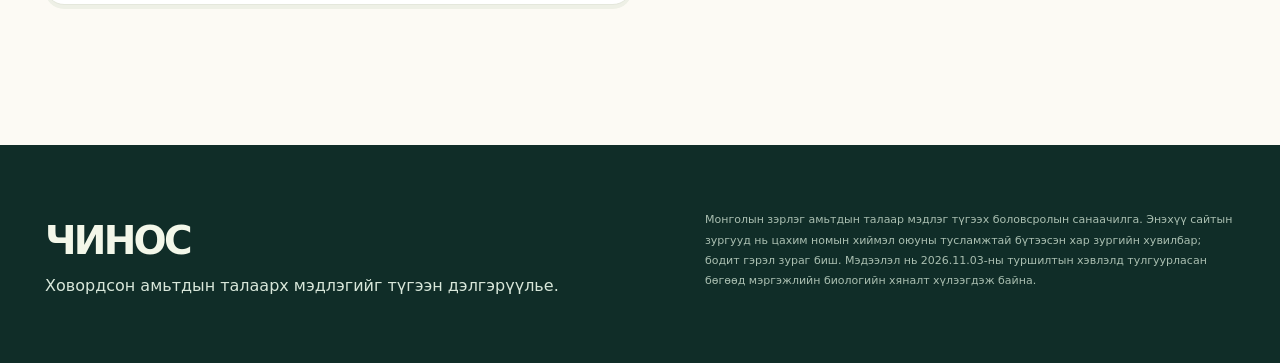
==== commit ccfbbd4e: "Launch refreshed CHINOS Wildlife homepage and theme" ====
--- a/index.html
+++ b/index.html
@@ -2,7 +2,7 @@
 <html lang="mn">
 <head>
 <meta charset="utf-8"><meta name="viewport" content="width=device-width,initial-scale=1">
-<meta name="theme-color" content="#223c36"><meta name="description" content="ЧИНОС — Ховордсон амьтдын талаарх мэдлэгийг түгээн дэлгэрүүлэх. Монголын зургаан зэрлэг амьтныг таниулах хүүхдэд зориулсан цахим аялал.">
+<meta name="theme-color" content="#123c35"><meta name="description" content="ЧИНОС — Ховордсон амьтдын талаарх мэдлэгийг түгээн дэлгэрүүлэх. Монголын зургаан зэрлэг амьтныг таниулах хүүхдэд зориулсан цахим аялал.">
 <title>ЧИНОС — Ховордсон амьтдын талаарх мэдлэгийг түгээн дэлгэрүүлэх</title>
 <style>
 :root{--forest:#25453c;--deep:#1d352f;--ink:#26332f;--muted:#61746b;--cream:#faf8f0;--sand:#f0ede0;--line:#dddcd1;--lime:#e0efad;--orange:#e99a59;--white:#fff;--shadow:0 22px 60px rgba(30,51,40,.12)}
@@ -21,11 +21,14 @@
 @media(max-width:860px){.hero-layout{grid-template-columns:1fr;min-height:auto;padding:64px 0}.hero-art{min-height:370px;max-width:500px;width:92%;margin:0 auto}.animal-grid{grid-template-columns:repeat(2,1fr)}.nav{gap:14px}.nav a{font-size:12px}.hero h1{font-size:90px}}
 @media(max-width:600px){.container{width:min(100% - 30px,1160px)}header .inner{height:66px}.brand strong{font-size:23px}.brand span{font-size:9px}.nav a:not(:last-child){display:none}.hero-layout{padding:52px 0 42px}.hero h1{font-size:clamp(59px,15vw,80px)}.hero h2{font-size:27px}.hero p{font-size:15px}.hero-art{min-height:315px}.art-sheet{inset:27px 5px 22px 16px}.art-label{font-size:12px}.sun{height:320px;width:320px}.orbit{right:-5px}.stats .inner{grid-template-columns:1fr 1fr 1fr;text-align:center}.stat{display:block}.stat strong{display:block;font-size:27px}.stat span{font-size:10px}section{padding:64px 0}.section-title{display:block}.section-title p{margin-top:15px}.animal-grid,.steps,.play-layout,.promise ul,.detail-cols{grid-template-columns:1fr}.animal-copy p{min-height:0}.step{min-height:0}.dialog-body{padding:16px}.detail-picture{height:220px}.foot{align-items:start}}
 </style>
+<link rel="icon" type="image/svg+xml" href="assets/favicon.svg">
+<link rel="stylesheet" href="assets/chinos-v2.css">
+<meta name="color-scheme" content="light">
 </head>
 <body>
 <header><div class="container inner"><a class="brand" href="#home" aria-label="ЧИНОС — Нүүр"><strong>ЧИНОС</strong><span>ХОВОРДСОН АМЬТДЫГ ТАНЬЯ</span></a><nav class="nav" aria-label="Үндсэн цэс"><a href="#animals">Амьтдыг танья</a><a href="#activities">Тоглоом</a><a class="outline" href="#promise">Хамгаалъя ↗</a></nav></div></header>
 <main>
-<section class="hero" id="home" style="padding:0"><div class="container hero-layout"><div><div class="kicker">Монголын зэрлэг амьтдын ертөнц</div><h1>ЧИНОС</h1><h2>Ховордсон амьтдын<br>талаарх мэдлэгийг түгээе.</h2><p>Монголын гайхамшигт зэрлэг амьтдыг таньж мэдье. Тэдний амьдардаг ертөнцөөр аялж, өөрийн өнгөөр будаж, хамгаалах нэг жижиг алхмыг хамтдаа хийе.</p><div class="actions"><a href="#animals" class="btn btn-primary">Аяллаа эхлүүлэх <span aria-hidden="true">↗</span></a><a href="#activities" class="btn btn-secondary">Зурж, тоглох ↗</a></div></div><div class="hero-art" aria-hidden="true"><div class="sun"></div><div class="art-sheet"><img src="assets/irves.svg" alt=""></div><div class="art-label">Байгальд үлдэх түүхүүд</div><div class="orbit">Судал • Ажигла • Хамгаал</div></div></div></section>
+<section class="hero" id="home" style="padding:0"><div class="container hero-layout"><div class="hero-copy"><div class="kicker">Монголын зэрлэг амьтдын ертөнц</div><h1>ЧИНОС</h1><h2>Ховордсон амьтдын<br>талаарх мэдлэгийг түгээе.</h2><p>Монголын гайхамшигт зэрлэг амьтдыг таньж мэдье. Тэдний амьдардаг ертөнцөөр аялж, өөрийн өнгөөр будаж, хамгаалах нэг жижиг алхмыг хамтдаа хийе.</p><div class="actions"><a href="#animals" class="btn btn-primary">Амьтдын ертөнцөөр аялах <span aria-hidden="true">↗</span></a><a href="#activities" class="btn btn-secondary">Зурж, тоглох ↗</a></div><div class="hero-mini"><i></i> 6 сонирхолтой амьтан <i></i> Мэдлэгийн сорил <i></i> Будах булан</div></div><div class="hero-art" aria-hidden="true"><div class="hero-postcard hero-postcard-main"><img src="assets/irves.svg" alt=""></div><div class="hero-postcard hero-postcard-second"><img src="assets/bokhon.svg" alt=""></div><div class="hero-postcard hero-postcard-third"><img src="assets/mazalai.svg" alt=""></div><span class="hero-star">✳</span><div class="hero-stamp"><strong>06</strong><small>ЗЭРЛЭГ<br>АМЬТАН</small></div><span class="hero-hand">✦ Байгальд хайртай байя</span></div></div></section>
 <div class="stats"><div class="container inner"><div class="stat"><strong>06</strong><span>Зэрлэг амьтан</span></div><div class="stat"><strong>03</strong><span>Нэг аяллын алхам</span></div><div class="stat"><strong>∞</strong><span>Сонирхож сурах боломж</span></div></div></div>
 <section id="animals"><div class="container"><div class="section-title"><div><div class="eyebrow">01 / Танья</div><h2>Зургаан амьтантай<br>танилцъя.</h2></div><p>Амьтан бүрийн өөрийн гэсэн онцлог, амьдрах орчин, хамгаалах арга бий. Нэгийг сонгоод түүхийг нь нээ.</p></div><div id="animalGrid" class="animal-grid"></div></div></section>
 <section class="three"><div class="container"><div class="section-title"><div><div class="eyebrow">Аяллын гурван алхам</div><h2>Сониуч зангаас<br>сайн үйлдэл рүү.</h2></div></div><div class="steps"><div class="step"><div class="number">01</div><h3>Танья</h3><p>Ямар онцлогтой, хаана амьдардаг, ямар аюултай тулгардагийг нь олж мэднэ.</p></div><div class="step"><div class="number">02</div><h3>Зуръя</h3><p>Дуртай амьтнаа сонгон зураг дээр нь будаж, өөрийн өнгөөр төсөөлнө.</p></div><div class="step"><div class="number">03</div><h3>Хамгаалъя</h3><p>Зэрлэг амьтанд аюул учруулахгүйгээр хийж болох энгийн үйлдлүүдийг сурна.</p></div></div></div></section>
--- a/assets/chinos-v2.css
+++ b/assets/chinos-v2.css
@@ -0,0 +1,265 @@
+/* CHINOS WILDLIFE · Editorial field guide, v2 */
+:root{
+  --forest:#123c35; --deep:#102d29; --ink:#173b33; --muted:#62766a;
+  --cream:#f9f7ef; --sand:#ebe9dd; --line:#e0e4d9;
+  --lime:#ddf1ae; --orange:#ffb67a; --white:#fff;
+  --shadow:0 22px 60px rgba(22,56,45,.14);
+}
+html{scroll-padding-top:94px}
+body{
+  font-family:"Manrope","Noto Sans",system-ui,-apple-system,"Segoe UI",Arial,sans-serif;
+  background:#f9f8f3;
+  -webkit-font-smoothing:antialiased;
+}
+::selection{background:#ddf1ae;color:#18392e}
+:focus-visible{outline:3px solid #f3ad68;outline-offset:4px}
+.container{width:min(1190px,calc(100% - 64px))}
+header{
+  background:rgba(251,249,243,.97); color:var(--ink);
+  border-bottom:1px solid rgba(32,72,55,.09);
+  backdrop-filter:blur(16px); box-shadow:0 3px 24px #1a3e2b0a;
+}
+header .inner{height:82px;gap:25px}
+.brand{position:relative;padding-left:53px;justify-content:center;gap:3px;flex:0 0 auto}
+.brand:before{
+  content:"✦";position:absolute;left:0;top:50%;transform:translateY(-50%);
+  display:grid;place-items:center;width:42px;height:42px;
+  color:#e7f3c6;background:#21483e;
+  font-size:25px;line-height:1;border-radius:14px 14px 5px 14px;
+  box-shadow:0 5px 0 #a4c3a6;
+}
+.brand strong{color:#153f36;font-size:26px;letter-spacing:-.045em;font-weight:950}
+.brand span{color:#728b76;letter-spacing:.18em;font-size:9px;font-weight:850}
+.nav{gap:30px}
+.nav a{color:#2c5145;font-size:13px;font-weight:850;transition:color .2s}
+.nav a:hover{color:#b76b38}
+.nav .outline{
+  background:var(--forest);color:white;border:1px solid var(--forest);
+  padding:12px 18px;font-weight:850;box-shadow:0 4px 0 #b4c9ae;
+}
+.nav .outline:hover{color:#e6f3b9;transform:translateY(-1px)}
+.hero{
+  background:
+    radial-gradient(circle at 72% 26%,#325b47 0%,transparent 38%),
+    radial-gradient(circle at 7% 90%,#284c3a 0%,transparent 42%),
+    #11362f;
+  color:#f8f8ed;position:relative;isolation:isolate;
+}
+.hero:before{
+  content:"";position:absolute;inset:0;pointer-events:none;opacity:.17;
+  background-image:radial-gradient(#e5efcf 1px,transparent 1.6px);
+  background-size:28px 28px;
+  mask-image:linear-gradient(90deg,transparent 16%,black 100%);
+}
+.hero:after{
+  content:"";position:absolute;width:550px;height:550px;border-radius:50%;
+  border:1px solid #a1d8a433;right:-270px;bottom:-290px;pointer-events:none;
+}
+.hero-layout{grid-template-columns:1fr .98fr;gap:44px;min-height:650px;padding:100px 0 94px;position:relative}
+.hero-copy{position:relative;z-index:2}
+.kicker{
+  text-transform:none;letter-spacing:.06em;
+  border:1px solid #9cb5a482;border-radius:40px;
+  padding:10px 15px;font-size:11px;color:#e6f2d8;background:#ffffff0d;
+}
+.kicker:before{width:9px;height:9px;background:#e3eaaf;border-radius:50%;box-shadow:0 0 0 4px #e3eaaf22}
+.hero h1{font-size:clamp(80px,11.5vw,165px);letter-spacing:-.08em;margin:28px 0 12px;line-height:.92;font-weight:950}
+.hero h2{font-size:clamp(28px,3.6vw,49px);max-width:670px;margin-bottom:23px;font-weight:800;letter-spacing:-.055em;line-height:1.19}
+.hero h2 em{font-style:normal;color:#e5efad}
+.hero p{color:#cadad0;font-size:16px;line-height:1.9;max-width:560px}
+.hero .actions{margin-top:35px}
+.btn{border-radius:14px;padding:15px 23px;box-shadow:0 4px 0 transparent;transition:transform .23s,box-shadow .23s,background .23s;font-size:14px;white-space:normal}
+.btn-primary{color:#123a30;background:#e0edaa;box-shadow:0 4px 0 #84a778}
+.btn-primary:hover{background:#f0f5c9;box-shadow:0 6px 0 #84a778}
+.btn-secondary{border:1px solid #90b29a;background:#ffffff0c;color:#fff}
+.btn-secondary:hover{background:#ffffff1d}
+.btn-dark{background:#1c4b3f;color:#fff;box-shadow:0 4px 0 #0d2c27}
+.hero-mini{display:flex;gap:13px;align-items:center;flex-wrap:wrap;margin-top:39px;color:#d2dfd0;font-size:12px;font-weight:750}
+.hero-mini i{width:7px;height:7px;border-radius:50%;background:#e0edaa;display:inline-block}
+.hero-art{height:555px;min-height:555px;max-width:610px;margin:auto;position:relative;width:100%}
+.hero-art:before{
+  content:"";position:absolute;width:93%;height:92%;left:8%;top:1%;
+  border-radius:50%;background:#b7ce98;
+  opacity:.12;filter:blur(35px);
+}
+.hero-postcard{
+  position:absolute;background:#fffaf0;border:8px solid #fffdf4;
+  padding:0;border-radius:23px;overflow:hidden;
+  box-shadow:0 22px 60px #041b1588;
+  transition:transform .4s ease,box-shadow .4s ease;
+}
+.hero-postcard img{display:block;width:100%;height:100%;object-fit:cover;object-position:center;mix-blend-mode:multiply}
+.hero-postcard-main{width:77%;height:65%;top:4%;left:11%;transform:rotate(-8deg);z-index:3}
+.hero-postcard-second{width:52%;height:46%;bottom:4%;left:-1%;transform:rotate(8deg);z-index:4}
+.hero-postcard-third{width:51%;height:47%;right:-1%;bottom:1%;transform:rotate(-5deg);z-index:5}
+.hero-postcard-main:hover{transform:rotate(-4deg) translateY(-9px)}
+.hero-postcard-second:hover{transform:rotate(4deg) translateY(-9px)}
+.hero-postcard-third:hover{transform:rotate(-1deg) translateY(-9px)}
+.hero-art .hero-star{
+  position:absolute;top:1%;left:1%;font-size:61px;color:#f3b977;
+  transform:rotate(18deg);z-index:5;text-shadow:0 3px 0 #173c31;
+}
+.hero-stamp{
+  position:absolute;right:-3%;top:0;z-index:6;width:117px;height:117px;
+  border-radius:50%;display:flex;flex-direction:column;justify-content:center;align-items:center;
+  background:#f0bc7c;color:#264434;text-align:center;
+  transform:rotate(12deg);box-shadow:0 9px 0 #a47947;
+  border:2px dashed #fff8dd;font-weight:900;
+}
+.hero-stamp strong{font-size:42px;line-height:1}
+.hero-stamp small{font-size:11px;line-height:1.35}
+.hero-hand{position:absolute;z-index:6;left:6%;bottom:2%;padding:10px 15px;border-radius:40px;background:#fffbee;color:#284739;font-weight:900;font-size:12px;transform:rotate(-8deg);box-shadow:0 5px 0 #dbb47c}
+.stats{background:#e7ecdd;border-bottom:1px solid #d3ddcf}
+.stats .inner{grid-template-columns:repeat(3,1fr);padding:27px 0;gap:28px}
+.stat{display:flex;align-items:center;justify-content:center;gap:18px;position:relative}
+.stat:not(:last-child):after{content:"";position:absolute;right:-13px;height:37px;width:1px;background:#c6d3c6}
+.stat strong{font-size:40px;letter-spacing:-.06em;color:#1a493d}
+.stat span{max-width:140px;font-size:12px;line-height:1.4;letter-spacing:.025em;color:#4d705e}
+section{padding:110px 0}
+#animals{background:linear-gradient(180deg,#faf9f4 0%,#f7f5ed 100%)}
+.section-title{margin-bottom:42px;gap:24px}
+.eyebrow{display:inline-flex;gap:9px;align-items:center;font-size:11px;letter-spacing:.12em;color:#aa6a3f;font-weight:900}
+.eyebrow:before{content:"";width:23px;height:2px;background:#d0a078}
+.section-title h2{font-size:clamp(35px,5vw,65px);line-height:1.08;font-weight:900;letter-spacing:-.07em;margin-top:14px}
+.section-title p{max-width:360px;font-size:14px;line-height:1.9}
+.animal-grid{gap:25px;grid-template-columns:repeat(3,minmax(0,1fr))}
+.animal-card{
+  background:white;border:1px solid #e2e5db;border-radius:27px;
+  box-shadow:0 6px 0 #e3e6d9;overflow:hidden;
+  transition:transform .28s cubic-bezier(.2,.8,.2,1),box-shadow .28s;
+}
+.animal-card:hover{transform:translateY(-9px);box-shadow:0 16px 0 #dfe8d8,0 30px 50px #1b49311c}
+.animal-image{aspect-ratio:1.43;background:#e4ecd9;position:relative;overflow:hidden}
+.animal-image:after{
+  position:absolute;content:"";inset:14px;border:1px solid #ffffff55;
+  border-radius:18px;pointer-events:none;
+}
+.animal-image img{object-fit:cover;mix-blend-mode:multiply;transition:transform .45s}
+.animal-card:hover .animal-image img{transform:scale(1.075)}
+.animal-card:nth-child(3n+2) .animal-image{background:#f5e6cf}
+.animal-card:nth-child(3n+3) .animal-image{background:#e7e6da}
+.animal-copy{padding:27px 28px 29px}
+.animal-copy small{display:block;font-weight:900;font-size:10px;color:#a66c3f;letter-spacing:.09em;min-height:26px}
+.animal-copy h3{font-size:clamp(24px,2.3vw,30px);font-weight:900;letter-spacing:-.06em;margin:3px 0}
+.latin{font-size:12px;color:#859287}
+.animal-copy p{min-height:70px;line-height:1.75;font-size:13px;color:#61756a}
+.learn-btn{display:flex;justify-content:space-between;align-items:center;width:100%;border-top:1px solid #e8eae1;margin-top:12px;padding-top:18px;color:#1d5544;font-size:13px}
+.learn-btn span{
+  display:grid;place-items:center;width:33px;height:33px;
+  border-radius:50%;background:#e5f2ce;transition:transform .2s;
+}
+.animal-card:hover .learn-btn span{transform:translateX(4px)}
+.three{background:#ecf0e5;position:relative}
+.three .step{border-radius:25px;border:1px solid #dce3d8;padding:36px 33px;background:#fcfdf9;min-height:255px;box-shadow:0 6px 0 #d8dfd2}
+.steps{gap:22px}
+.step .number{height:57px;width:57px;border-radius:16px;background:#d8ebaf;color:#244c3c;font-weight:900}
+.step:nth-child(2) .number{background:#f7d7b7}
+.step:nth-child(3) .number{background:#c5dfe2}
+.step h3{font-size:31px;font-weight:900;margin-top:28px}
+.step p{font-size:14px;line-height:1.75}
+.play{
+  background:radial-gradient(circle at 90% 10%,#275748 0%,transparent 50%),#10362e;
+  position:relative;overflow:hidden;
+}
+.play:before{content:"✳";position:absolute;color:#d9ebaf14;font-size:440px;right:-100px;bottom:-260px;pointer-events:none;line-height:1}
+.play .section-title h2{color:#f4f6e9}
+.play-layout{gap:25px}
+.play-card{border-radius:29px;padding:36px 37px 35px;min-height:325px;display:flex;flex-direction:column;align-items:start;position:relative}
+.play-card h3{font-size:clamp(26px,3vw,36px);font-weight:900;letter-spacing:-.06em;max-width:430px}
+.play-card p{line-height:1.85;max-width:420px}
+.play-card .btn{margin-top:auto}
+.play-card .emoji{font-size:52px}
+.play-card:first-child{background:#e7edb8;color:#1f493d;border-color:#e7edb8}
+.play-card:nth-child(2){background:#f3d9c0;color:#244239;border-color:#f3d9c0}
+.play-card:nth-child(2) p{color:#5d695d}
+.play-card:nth-child(2) .btn-primary{background:#18483d;color:white;box-shadow:0 4px 0 #b49475}
+.promise{background:#fcfaf4}
+.promise ul{gap:17px;margin-top:43px}
+.promise li{
+  background:#fff;border:1px solid #e4e7dc;border-radius:19px;
+  padding:25px 26px;gap:16px;line-height:1.75;
+  box-shadow:0 4px 0 #eef0e6;
+}
+.promise .tick{width:37px;height:37px;flex-basis:37px;border-radius:13px;color:#23503f;font-size:19px}
+.promise strong{font-size:16px;margin-bottom:3px}
+footer{background:#102d28;padding:65px 0}
+.foot{align-items:flex-start}
+.foot strong{font-size:39px;letter-spacing:-.07em;color:#f3f7e9}
+.foot small{line-height:1.85;font-size:11px;max-width:530px;color:#aabfb1}
+.dialog{border-radius:27px;max-height:calc(100dvh - 28px);background:#fbfaf4;box-shadow:0 35px 100px #061e17aa}
+.dialog-head{padding:19px 25px;background:#16453a}
+.dialog-head h2{font-size:21px;letter-spacing:-.04em}
+.close{width:42px;height:42px;transition:background .2s}
+.close:hover{background:#ffffff40}
+.dialog-body{padding:30px}
+.detail-picture{border-radius:17px;background:#f2efe1;height:295px}
+.fact{border-radius:17px;padding:18px}
+.quiz-q{font-size:25px;letter-spacing:-.04em}
+.choice{border-radius:13px;padding:17px 18px;transition:border-color .18s,background .18s}
+.choice:not(:disabled):hover{border-color:#7ea68d;background:#f2f8eb}
+.paint-board{border-radius:16px}
+@media(max-width:1050px){
+  .hero-layout{gap:25px;min-height:600px}
+  .hero-art{height:465px;min-height:465px}
+  .hero-stamp{width:94px;height:94px;right:0}
+  .hero-stamp strong{font-size:31px}
+  .hero-stamp small{font-size:9px}
+}
+@media(max-width:860px){
+  header .inner{height:75px}
+  .hero-layout{grid-template-columns:1fr;min-height:auto;gap:23px;padding:76px 0 72px}
+  .hero h1{font-size:clamp(80px,14vw,127px)}
+  .hero-art{height:480px;min-height:480px;width:min(94%,570px);max-width:570px;margin:20px auto 0}
+  .animal-grid{grid-template-columns:repeat(2,minmax(0,1fr))}
+  .steps{grid-template-columns:repeat(3,minmax(0,1fr));gap:13px}
+  .three .step{padding:25px 20px}
+  .nav{gap:13px}
+}
+@media(max-width:600px){
+  html{scroll-padding-top:70px}
+  .container{width:calc(100% - 36px)}
+  header .inner{height:69px}
+  .brand{padding-left:43px}
+  .brand:before{width:35px;height:35px;border-radius:10px 10px 4px 10px;font-size:21px}
+  .brand strong{font-size:23px}
+  .brand span{font-size:8px;letter-spacing:.08em}
+  .nav a:not(.outline){display:none}
+  .nav .outline{padding:9px 13px;font-size:11px}
+  .hero-layout{padding:62px 0 58px}
+  .hero h1{font-size:clamp(70px,17vw,104px)}
+  .hero h2{font-size:clamp(26px,7vw,35px);line-height:1.23}
+  .hero p{font-size:14px;line-height:1.85}
+  .hero-mini{gap:10px;margin-top:30px;font-size:11px}
+  .hero-art{width:100%;height:350px;min-height:350px;margin-top:10px}
+  .hero-postcard{border-width:5px;border-radius:14px}
+  .hero-stamp{width:78px;height:78px;right:0;top:-3px}
+  .hero-stamp strong{font-size:28px}
+  .hero-stamp small{font-size:8px}
+  .hero-hand{font-size:10px;left:2%;padding:8px 10px}
+  .hero-art .hero-star{font-size:40px}
+  .actions{gap:10px}
+  .btn{padding:13px 17px;font-size:12px}
+  .stats .inner{gap:6px;padding:18px 0}
+  .stat{display:block;text-align:center}
+  .stat strong{font-size:28px;display:block}
+  .stat span{font-size:9px;display:block}
+  .stat:not(:last-child):after{right:-4px;height:30px;top:10px}
+  section{padding:72px 0}
+  .section-title{margin-bottom:28px}
+  .section-title h2{font-size:clamp(33px,9vw,47px)}
+  .section-title p{font-size:13px;margin-top:12px}
+  .animal-grid,.steps,.play-layout,.promise ul{grid-template-columns:1fr;gap:17px}
+  .animal-copy{padding:25px}
+  .animal-copy p{min-height:0}
+  .three .step{min-height:0;padding:27px}
+  .play-card{min-height:290px;padding:29px}
+  .play-card h3{font-size:27px}
+  .promise li{padding:20px;font-size:13px}
+  .dialog-body{padding:18px}
+  .detail-picture{height:205px}
+  .dialog-head h2{font-size:16px}
+  .foot strong{font-size:30px}
+}
+@media(prefers-reduced-motion:reduce){
+  *,*::before,*::after{animation-duration:.01ms!important;scroll-behavior:auto!important;transition-duration:.01ms!important}
+}
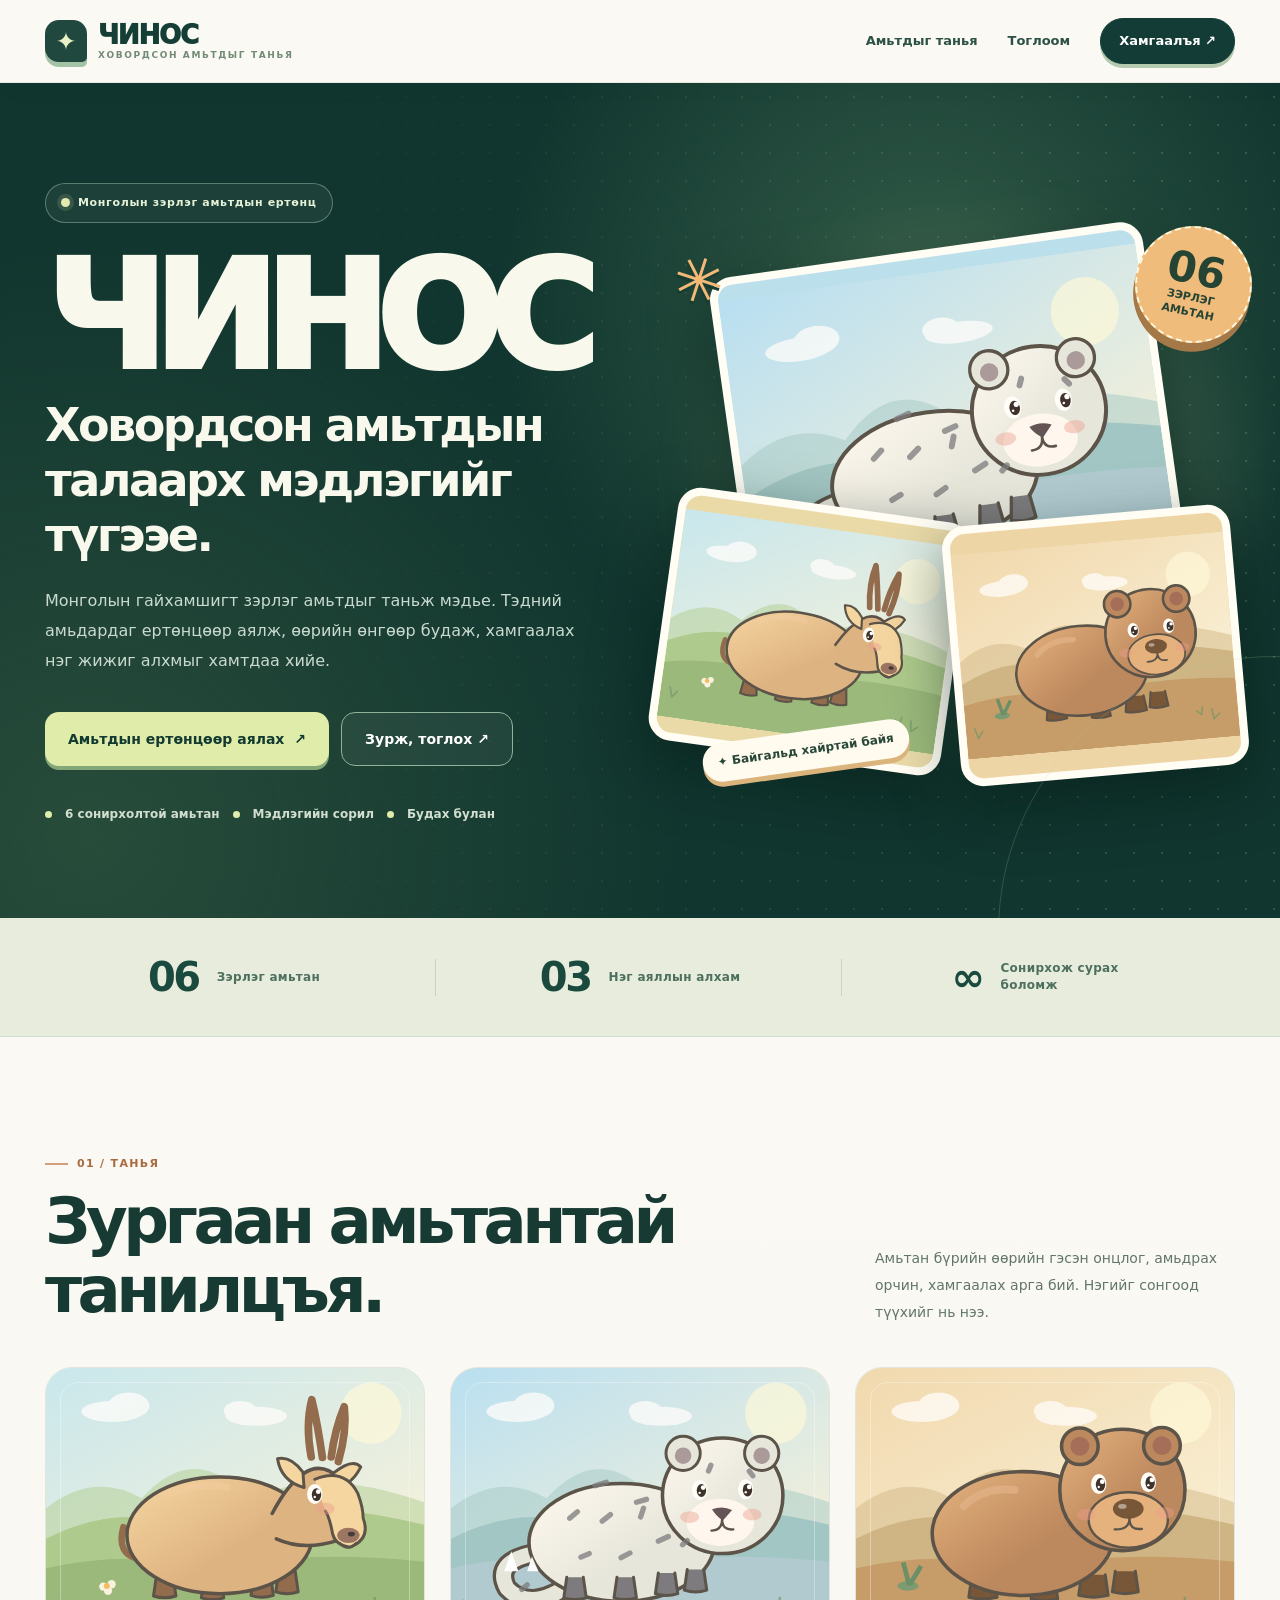
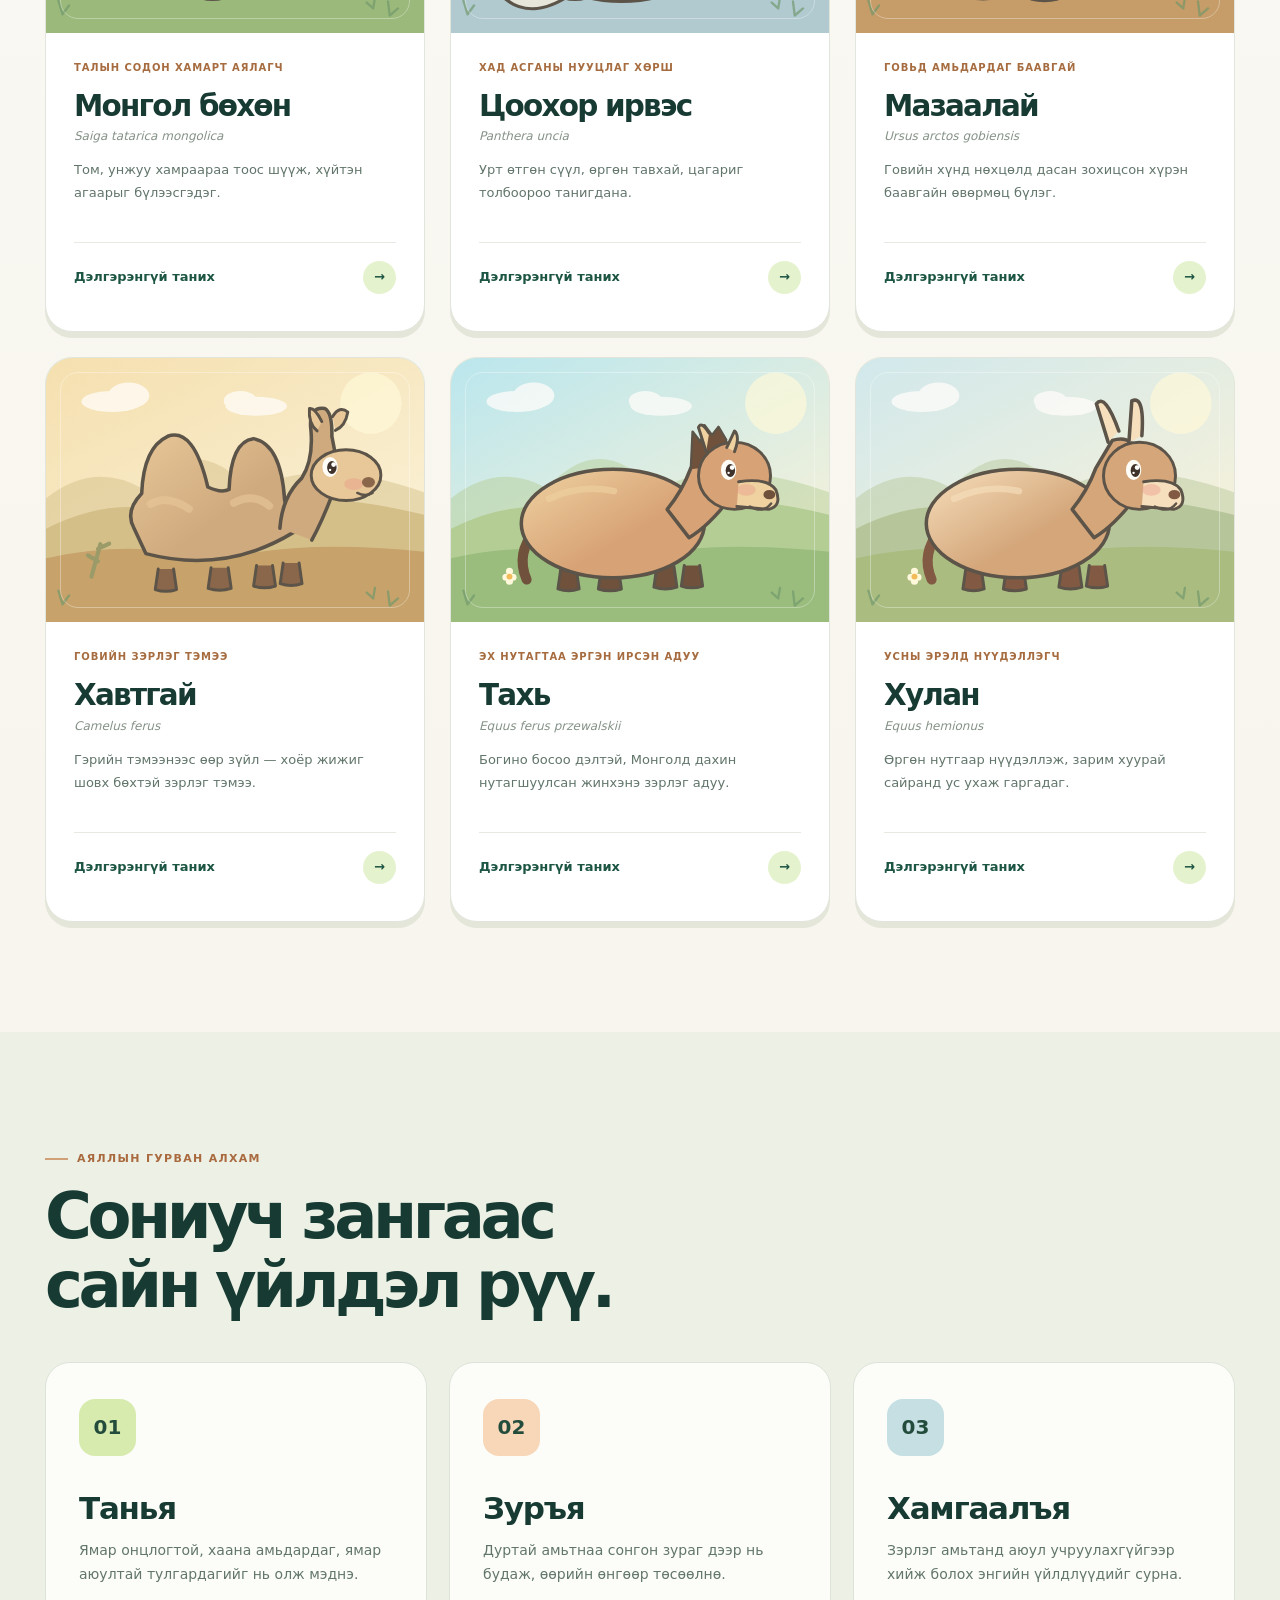
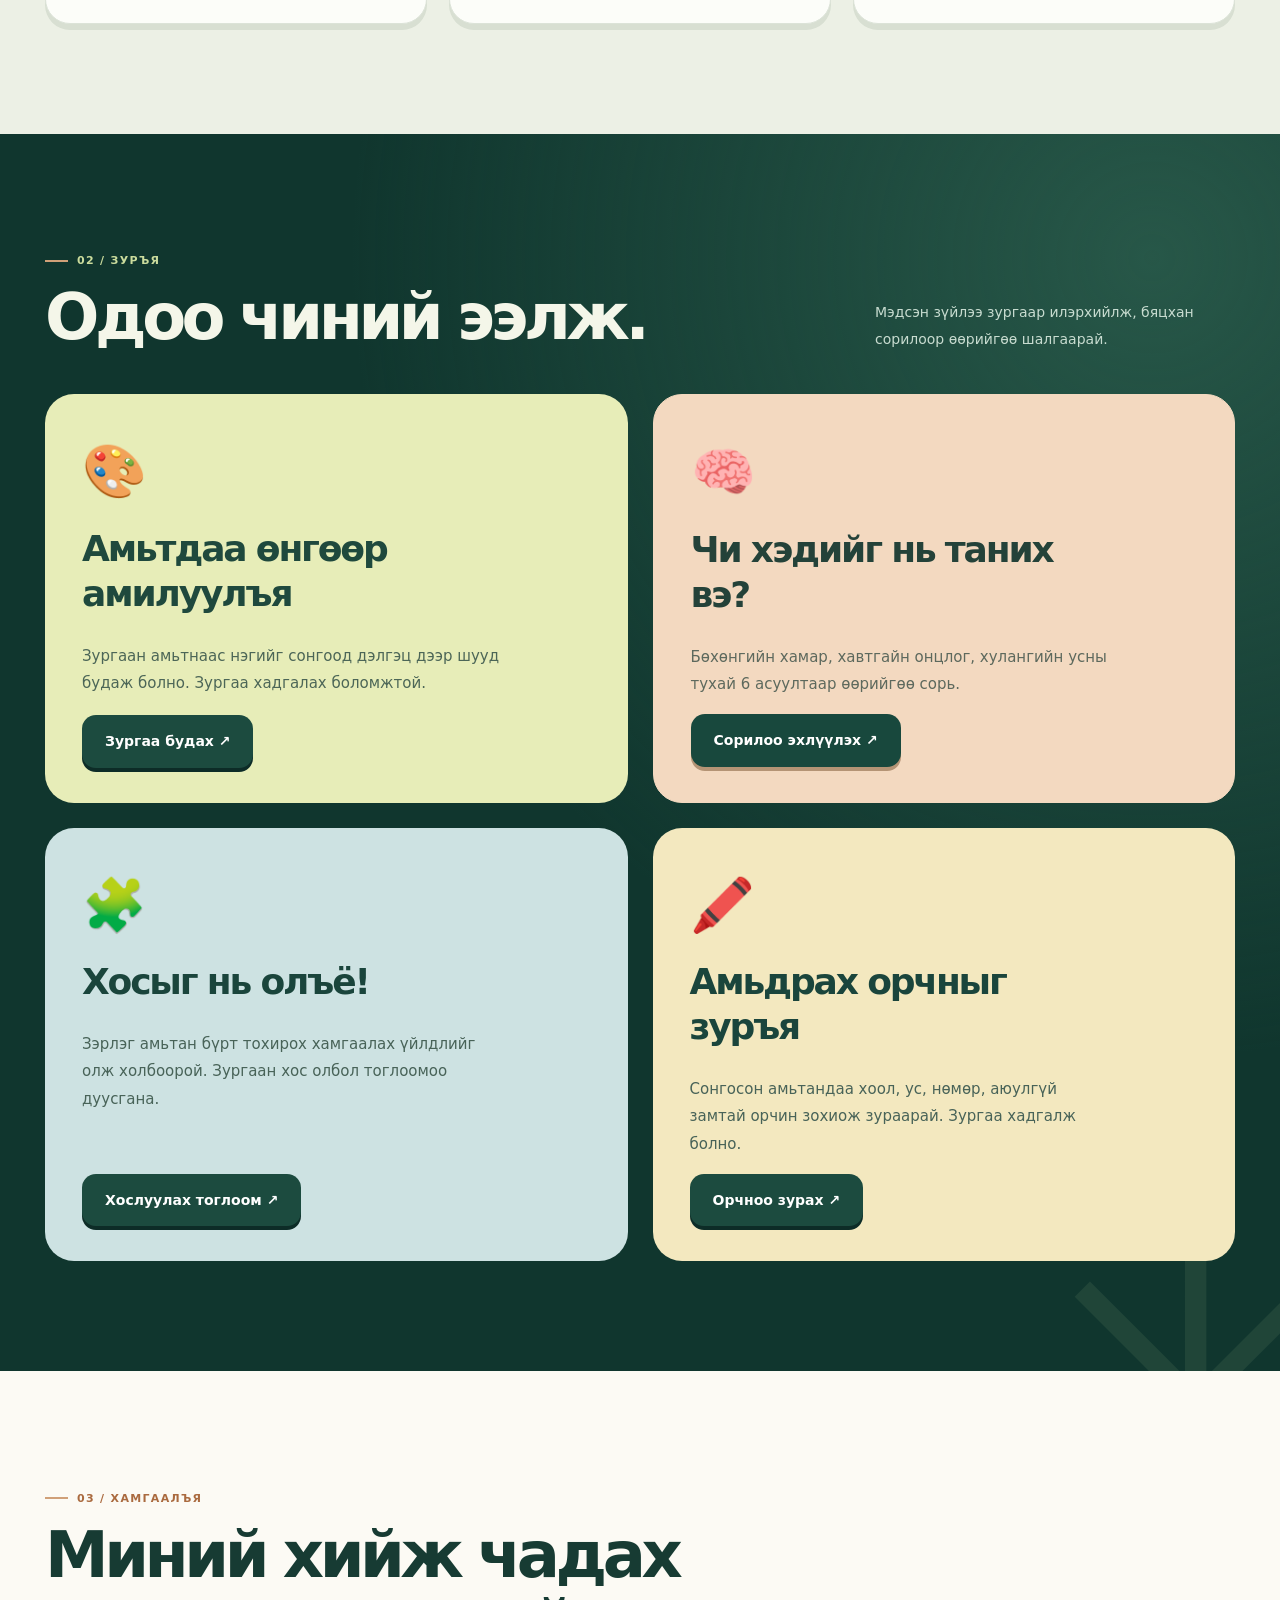
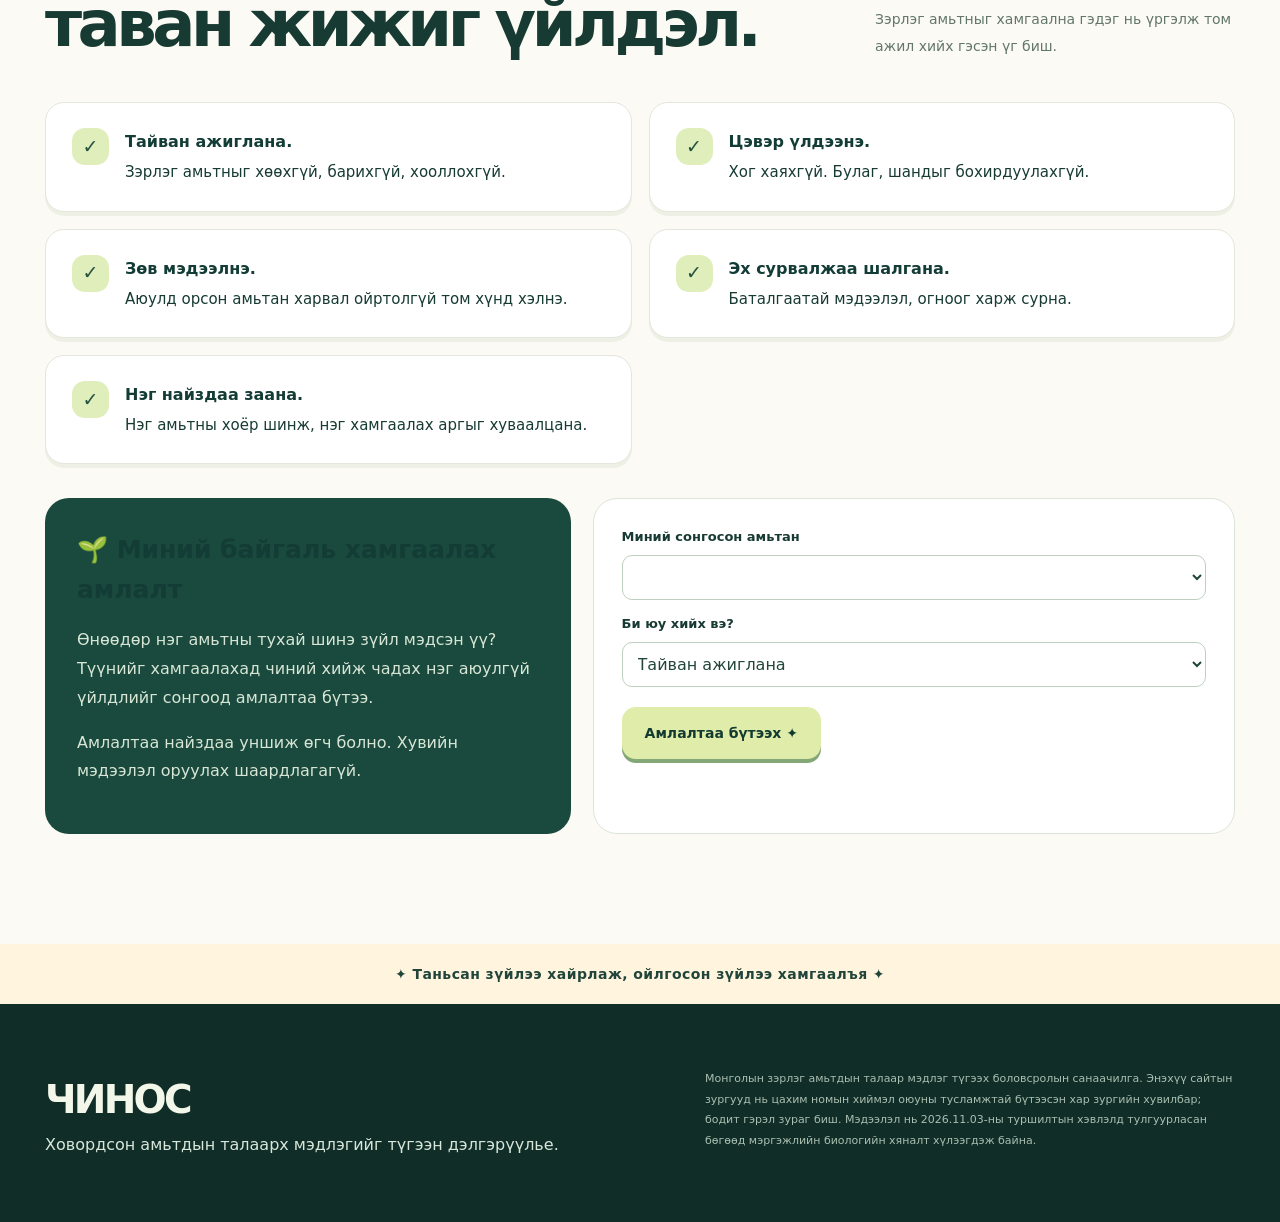
==== commit c4a15090: "Add cute animals and interactive conservation activities to CHINOS" ====
--- a/index.html
+++ b/index.html
@@ -23,6 +23,7 @@
 </style>
 <link rel="icon" type="image/svg+xml" href="assets/favicon.svg">
 <link rel="stylesheet" href="assets/chinos-v2.css">
+<link rel="stylesheet" href="assets/adventure.css">
 <meta name="color-scheme" content="light">
 </head>
 <body>
@@ -32,13 +33,33 @@
 <div class="stats"><div class="container inner"><div class="stat"><strong>06</strong><span>Зэрлэг амьтан</span></div><div class="stat"><strong>03</strong><span>Нэг аяллын алхам</span></div><div class="stat"><strong>∞</strong><span>Сонирхож сурах боломж</span></div></div></div>
 <section id="animals"><div class="container"><div class="section-title"><div><div class="eyebrow">01 / Танья</div><h2>Зургаан амьтантай<br>танилцъя.</h2></div><p>Амьтан бүрийн өөрийн гэсэн онцлог, амьдрах орчин, хамгаалах арга бий. Нэгийг сонгоод түүхийг нь нээ.</p></div><div id="animalGrid" class="animal-grid"></div></div></section>
 <section class="three"><div class="container"><div class="section-title"><div><div class="eyebrow">Аяллын гурван алхам</div><h2>Сониуч зангаас<br>сайн үйлдэл рүү.</h2></div></div><div class="steps"><div class="step"><div class="number">01</div><h3>Танья</h3><p>Ямар онцлогтой, хаана амьдардаг, ямар аюултай тулгардагийг нь олж мэднэ.</p></div><div class="step"><div class="number">02</div><h3>Зуръя</h3><p>Дуртай амьтнаа сонгон зураг дээр нь будаж, өөрийн өнгөөр төсөөлнө.</p></div><div class="step"><div class="number">03</div><h3>Хамгаалъя</h3><p>Зэрлэг амьтанд аюул учруулахгүйгээр хийж болох энгийн үйлдлүүдийг сурна.</p></div></div></div></section>
-<section id="activities" class="play"><div class="container"><div class="section-title"><div><div class="eyebrow" style="color:#cbdc9d">02 / Зуръя</div><h2>Одоо чиний ээлж.</h2></div><p>Мэдсэн зүйлээ зургаар илэрхийлж, бяцхан сорилоор өөрийгөө шалгаарай.</p></div><div class="play-layout"><div class="play-card"><div class="emoji">🎨</div><h3>Амьтдаа өнгөөр амилуулъя</h3><p>Зургаан амьтнаас нэгийг сонгоод дэлгэц дээр шууд будаж болно. Зургаа хадгалах боломжтой.</p><button id="openPaint" class="btn btn-dark">Зургаа будах ↗</button></div><div class="play-card"><div class="emoji">🧠</div><h3>Чи хэдийг нь таних вэ?</h3><p>Бөхөнгийн хамар, хавтгайн онцлог, хулангийн усны тухай 6 асуултаар өөрийгөө сорь.</p><button id="openQuiz" class="btn btn-primary">Сорилоо эхлүүлэх ↗</button></div></div></div></section>
-<section id="promise" class="promise"><div class="container"><div class="section-title"><div><div class="eyebrow">03 / Хамгаалъя</div><h2>Миний хийж чадах<br>таван жижиг үйлдэл.</h2></div><p>Зэрлэг амьтныг хамгаална гэдэг нь үргэлж том ажил хийх гэсэн үг биш.</p></div><ul><li><span class="tick">✓</span><div><strong>Тайван ажиглана.</strong>Зэрлэг амьтныг хөөхгүй, барихгүй, хооллохгүй.</div></li><li><span class="tick">✓</span><div><strong>Цэвэр үлдээнэ.</strong>Хог хаяхгүй. Булаг, шандыг бохирдуулахгүй.</div></li><li><span class="tick">✓</span><div><strong>Зөв мэдээлнэ.</strong>Аюулд орсон амьтан харвал ойртолгүй том хүнд хэлнэ.</div></li><li><span class="tick">✓</span><div><strong>Эх сурвалжаа шалгана.</strong>Баталгаатай мэдээлэл, огноог харж сурна.</div></li><li><span class="tick">✓</span><div><strong>Нэг найздаа заана.</strong>Нэг амьтны хоёр шинж, нэг хамгаалах аргыг хуваалцана.</div></li></ul></div></section>
+<section id="activities" class="play"><div class="container"><div class="section-title"><div><div class="eyebrow" style="color:#cbdc9d">02 / Зуръя</div><h2>Одоо чиний ээлж.</h2></div><p>Мэдсэн зүйлээ зургаар илэрхийлж, бяцхан сорилоор өөрийгөө шалгаарай.</p></div><div class="play-layout"><div class="play-card"><div class="emoji">🎨</div><h3>Амьтдаа өнгөөр амилуулъя</h3><p>Зургаан амьтнаас нэгийг сонгоод дэлгэц дээр шууд будаж болно. Зургаа хадгалах боломжтой.</p><button id="openPaint" class="btn btn-dark">Зургаа будах ↗</button></div><div class="play-card"><div class="emoji">🧠</div><h3>Чи хэдийг нь таних вэ?</h3><p>Бөхөнгийн хамар, хавтгайн онцлог, хулангийн усны тухай 6 асуултаар өөрийгөө сорь.</p><button id="openQuiz" class="btn btn-primary">Сорилоо эхлүүлэх ↗</button></div>
+<div class="play-card"><div class="emoji">🧩</div><h3>Хосыг нь олъё!</h3><p>Зэрлэг амьтан бүрт тохирох хамгаалах үйлдлийг олж холбоорой. Зургаан хос олбол тоглоомоо дуусгана.</p><button id="openMatch" class="btn btn-dark">Хослуулах тоглоом ↗</button></div>
+<div class="play-card"><div class="emoji">🖍️</div><h3>Амьдрах орчныг зуръя</h3><p>Сонгосон амьтандаа хоол, ус, нөмөр, аюулгүй замтай орчин зохиож зураарай. Зургаа хадгалж болно.</p><button id="openHabitat" class="btn btn-dark">Орчноо зурах ↗</button></div>
+</div></div></section>
+<section id="promise" class="promise"><div class="container"><div class="section-title"><div><div class="eyebrow">03 / Хамгаалъя</div><h2>Миний хийж чадах<br>таван жижиг үйлдэл.</h2></div><p>Зэрлэг амьтныг хамгаална гэдэг нь үргэлж том ажил хийх гэсэн үг биш.</p></div><ul><li><span class="tick">✓</span><div><strong>Тайван ажиглана.</strong>Зэрлэг амьтныг хөөхгүй, барихгүй, хооллохгүй.</div></li><li><span class="tick">✓</span><div><strong>Цэвэр үлдээнэ.</strong>Хог хаяхгүй. Булаг, шандыг бохирдуулахгүй.</div></li><li><span class="tick">✓</span><div><strong>Зөв мэдээлнэ.</strong>Аюулд орсон амьтан харвал ойртолгүй том хүнд хэлнэ.</div></li><li><span class="tick">✓</span><div><strong>Эх сурвалжаа шалгана.</strong>Баталгаатай мэдээлэл, огноог харж сурна.</div></li><li><span class="tick">✓</span><div><strong>Нэг найздаа заана.</strong>Нэг амьтны хоёр шинж, нэг хамгаалах аргыг хуваалцана.</div></li></ul>
+<div class="pledge-panel">
+<div class="pledge-info"><strong>🌱 Миний байгаль хамгаалах амлалт</strong><p>Өнөөдөр нэг амьтны тухай шинэ зүйл мэдсэн үү? Түүнийг хамгаалахад чиний хийж чадах нэг аюулгүй үйлдлийг сонгоод амлалтаа бүтээ.</p><p>Амлалтаа найздаа уншиж өгч болно. Хувийн мэдээлэл оруулах шаардлагагүй.</p></div>
+<form id="pledgeForm" class="pledge-entry">
+<label for="pledgeAnimal">Миний сонгосон амьтан</label><select id="pledgeAnimal"></select>
+<label for="pledgeAction">Би юу хийх вэ?</label>
+<select id="pledgeAction">
+<option value="зэрлэг амьтныг тайван ажиглаж, үргээхгүй">Тайван ажиглана</option>
+<option value="байгальд хог хаяхгүй, усыг цэвэр үлдээнэ">Байгалиа цэвэр үлдээнэ</option>
+<option value="аюулд орсон амьтны тухай том хүнд хэлнэ">Том хүнд мэдэгдэнэ</option>
+<option value="амьтдын тухай зөв мэдээллийг найздаа хуваалцана">Найздаа мэдсэн зүйлээ ярьж өгнө</option>
+</select><button type="submit" class="btn btn-primary">Амлалтаа бүтээх ✦</button>
+<div id="pledgePreview" class="pledge-preview" role="status"></div>
+</form></div>
+</div></section>
+<div class="adventure-ribbon">✦ Таньсан зүйлээ хайрлаж, ойлгосон зүйлээ хамгаалъя ✦</div>
 </main>
 <footer><div class="container foot"><div><strong>ЧИНОС</strong><div>Ховордсон амьтдын талаарх мэдлэгийг түгээн дэлгэрүүлье.</div></div><small>Монголын зэрлэг амьтдын талаар мэдлэг түгээх боловсролын санаачилга. Энэхүү сайтын зургууд нь цахим номын хиймэл оюуны тусламжтай бүтээсэн хар зургийн хувилбар; бодит гэрэл зураг биш. Мэдээлэл нь 2026.11.03-ны туршилтын хэвлэлд тулгуурласан бөгөөд мэргэжлийн биологийн хяналт хүлээгдэж байна.</small></div></footer>
 <dialog class="dialog" id="animalDialog"><div class="dialog-head"><h2 id="detailName">Амьтан</h2><button class="close" data-close="animalDialog" aria-label="Хаах">×</button></div><div class="dialog-body" id="detailBody"></div></dialog>
 <dialog class="dialog" id="quizDialog"><div class="dialog-head"><h2>ЧИНОС • Мэдлэгийн сорил</h2><button class="close" data-close="quizDialog" aria-label="Хаах">×</button></div><div class="dialog-body" id="quizBody"></div></dialog>
 <dialog class="dialog" id="paintDialog"><div class="dialog-head"><h2>ЧИНОС • Зуръя</h2><button class="close" data-close="paintDialog" aria-label="Хаах">×</button></div><div class="dialog-body"><label for="paintAnimal"><strong>Будах амьтнаа сонго:</strong></label><div class="paint-tools"><select id="paintAnimal"></select><div class="colors" style="display:flex;gap:8px;flex-wrap:wrap" id="paintColors" role="group" aria-label="Өнгө сонгох"></div><label style="font-size:12px">Бийрийн хэмжээ <input id="brushSize" type="range" min="8" max="70" value="32"></label></div><canvas class="paint-board" id="paintCanvas" width="1200" height="800" aria-label="Амьтны зураг будах талбар"></canvas><p class="paint-help">Өнгө сонгоод зураг дээр хулгана эсвэл хуруугаараа буд. Хар зураас нь хэвээр үлдэнэ.</p><div class="paint-actions"><button class="btn btn-dark" id="resetPaint">Дахин эхлэх</button><button class="btn btn-primary" id="savePaint">Зургаа хадгалах ↓</button></div></div></dialog>
+<dialog class="dialog" id="matchDialog"><div class="dialog-head"><h2>🧩 Хослуулах тоглоом</h2><button class="close" data-close="matchDialog" aria-label="Хаах">×</button></div><div class="dialog-body"><p class="study-help">Нэг амьтан, түүнд тохирох нэг хамгаалах үйлдлийг сонгоорой.</p><div class="match-tools"><strong>6 амьтан · 6 үйлдэл</strong><button id="restartMatch" class="btn btn-dark">Дахин тоглох ↻</button></div><div class="match-grid"><div><h3>Амьтнаа сонго</h3><div id="matchAnimals" class="match-column"></div></div><div><h3>Зөв үйлдлийг сонго</h3><div id="matchActions" class="match-column"></div></div></div><p class="match-status" id="matchStatus" role="status"></p></div></dialog>
+<dialog class="dialog" id="habitatDialog"><div class="dialog-head"><h2>🖍️ Миний хамгаалах орчин</h2><button class="close" data-close="habitatDialog" aria-label="Хаах">×</button></div><div class="dialog-body"><p class="study-help">Амьтныг сонгоод түүнд хоол, ус, нөмөр, аюулгүй явах зам зур. Зурахад хулгана эсвэл хуруугаа ашиглаарай.</p><div class="study-tools"><label for="habitatAnimal">Амьтан</label><select id="habitatAnimal"></select><label for="habitatColor">Өнгө</label><input id="habitatColor" type="color" value="#34775b" aria-label="Бийрийн өнгө"><label for="habitatSize">Бийр</label><input id="habitatSize" type="range" min="3" max="55" value="12"></div><canvas class="study-draw-board" id="habitatCanvas" width="1200" height="800" aria-label="Амьдрах орчин зурах талбар"></canvas><div class="paint-actions"><button id="undoHabitat" class="btn btn-dark">Буцаах ↶</button><button id="resetHabitat" class="btn btn-dark">Арилгах ↻</button><button id="saveHabitat" class="btn btn-primary">Зургаа хадгалах ↓</button></div></div></dialog>
 <script>
 const animals=[
 {id:'bokhon',name:'Монгол бөхөн',latin:'Saiga tatarica mongolica',label:'ТАЛЫН СОДОН ХАМАРТ АЯЛАГЧ',brief:'Том, унжуу хамраараа тоос шүүж, хүйтэн агаарыг бүлээсгэдэг.',home:'Баруун Монголын хуурай хээр, цөлөрхөг хээр.',features:'Том унжуу хамар, эр бөхөнгийн эвэр.',nature:'Ургамлаар хооллож, хээрийн идэш тэжээлийн сүлжээнд оролцоно.',danger:'Халдварт өвчин, хууль бус ан, бэлчээрийн доройтол, ган зуд, шилжилт хөдөлгөөний саад.',action:'Сүргийг машинаар хөөхгүй. Өвчтэй мэт харагдсан амьтанд ойртолгүй том хүнд мэдэгд.'},
@@ -81,4 +102,4 @@
 canvas.addEventListener('pointermove',e=>{if(!painting)return;strokes[strokes.length-1].pts.push(pos(e));render()});
 ['pointerup','pointercancel','lostpointercapture'].forEach(t=>canvas.addEventListener(t,()=>painting=false));
 paintSelect.onchange=loadPaintImage;document.getElementById('openPaint').onclick=()=>{loadPaintImage();show('paintDialog')};document.getElementById('resetPaint').onclick=()=>{strokes=[];render()};document.getElementById('savePaint').onclick=()=>{let link=document.createElement('a');link.download='CHINOS-'+paintSelect.value+'.png';link.href=canvas.toDataURL('image/png');link.click()};
-</script></body></html>+</script><script src="assets/adventure.js" defer></script></body></html>
--- a/assets/adventure.css
+++ b/assets/adventure.css
@@ -0,0 +1,50 @@
+
+/* CHINOS Interactive adventure */
+.hero-postcard img,.animal-image img,.detail-picture img{object-fit:contain;mix-blend-mode:normal}
+.hero-postcard{background:#d9eddf}
+.hero-postcard-main{background:#bce0eb}
+.hero-postcard-second{background:#e9daa8}
+.hero-postcard-third{background:#eed5a6}
+.animal-image{background:#cce6e2}
+.animal-card:nth-child(3n+2) .animal-image{background:#f9e2bb}
+.animal-card:nth-child(3n+3) .animal-image{background:#d3e7cd}
+.animal-image img{object-fit:cover;mix-blend-mode:normal}
+.detail-picture img{object-fit:contain;mix-blend-mode:normal}
+.play-layout{grid-template-columns:repeat(2,minmax(0,1fr))}
+.play-card:nth-child(3){background:#cde2e2;color:#1a453c;border:0}
+.play-card:nth-child(3) p{color:#486358}
+.play-card:nth-child(4){background:#f3e8bf;color:#1a453c;border:0}
+.play-card:nth-child(4) p{color:#486358}
+.adventure-ribbon{background:#fff4dd;color:#22453b;padding:19px 0;text-align:center;font-weight:800;font-size:14px;letter-spacing:.03em}
+.match-grid{display:grid;grid-template-columns:1fr 1fr;gap:20px}
+.match-grid h3{font-size:16px;margin:0 0 12px}
+.match-column{display:grid;gap:9px;align-content:start}
+.match-choice{width:100%;text-align:left;border:2px solid #dce7db;background:#fff;border-radius:15px;padding:13px 16px;color:#21473b;font-weight:780;min-height:64px;transition:.2s}
+.match-choice:hover:not(:disabled){background:#f3f9ed;border-color:#94b39c}
+.match-choice.selected{border-color:#1a5e48;background:#e4f3c9}
+.match-choice.correct{border-color:#85b77e;background:#e3f3d9;color:#286244}
+.match-choice.mistake{animation:matchShake .3s;border-color:#b9785e}
+.match-choice:disabled{opacity:.65;cursor:default}
+.match-choice img{width:48px;height:43px;object-fit:cover;border-radius:9px;display:inline-block;vertical-align:middle;margin-right:8px}
+@keyframes matchShake{25%{transform:translateX(5px)}50%{transform:translateX(-5px)}75%{transform:translateX(3px)}}
+.match-status{margin-top:20px;background:#ebf3e6;padding:16px 19px;border-radius:14px;font-weight:800}
+.match-tools{display:flex;flex-wrap:wrap;gap:12px;align-items:center;justify-content:space-between;margin-bottom:19px}
+.study-draw-board{width:100%;aspect-ratio:1.5;display:block;border:1px solid #dce4db;touch-action:none;background:#fff;border-radius:17px}
+.study-tools{display:flex;flex-wrap:wrap;gap:9px;align-items:center;margin:15px 0}
+.study-tools select,.study-tools input,.pledge-entry input,.pledge-entry select{border:1px solid #bed0bf;background:white;border-radius:10px;padding:11px;color:#21463a;font:inherit}
+.study-tools select{max-width:100%}
+.study-tools label{font-size:13px}
+.study-help{color:#637c6d;font-size:13px;line-height:1.75}
+.pledge-panel{margin-top:34px;display:grid;grid-template-columns:.9fr 1.1fr;gap:22px;align-items:stretch}
+.pledge-info{border-radius:24px;background:#1a493d;color:#fff;padding:32px}
+.pledge-info strong{font-size:25px;display:block;margin-bottom:12px}
+.pledge-info p{color:#d7e6d6;line-height:1.8}
+.pledge-entry{border:1px solid #dce5dc;background:white;border-radius:24px;padding:28px}
+.pledge-entry label{display:block;font-weight:850;margin-bottom:7px;font-size:13px}
+.pledge-entry input,.pledge-entry select{width:100%;margin-bottom:14px}
+.pledge-entry .btn{margin-top:6px}
+.pledge-preview{margin-top:17px;background:#f0f8e5;border:1px dashed #a3bc99;border-radius:15px;padding:17px;line-height:1.8;display:none}
+.pledge-preview.visible{display:block}
+.pledge-preview strong{color:#245742}
+@media(max-width:650px){.play-layout,.match-grid,.pledge-panel{grid-template-columns:1fr}.play-card{min-height:270px}.study-draw-board{aspect-ratio:1.27}.match-choice{min-height:58px;padding:10px}.match-choice img{width:36px;height:36px;margin-right:4px}}
+@media(prefers-reduced-motion:reduce){.match-choice.mistake{animation:none}}
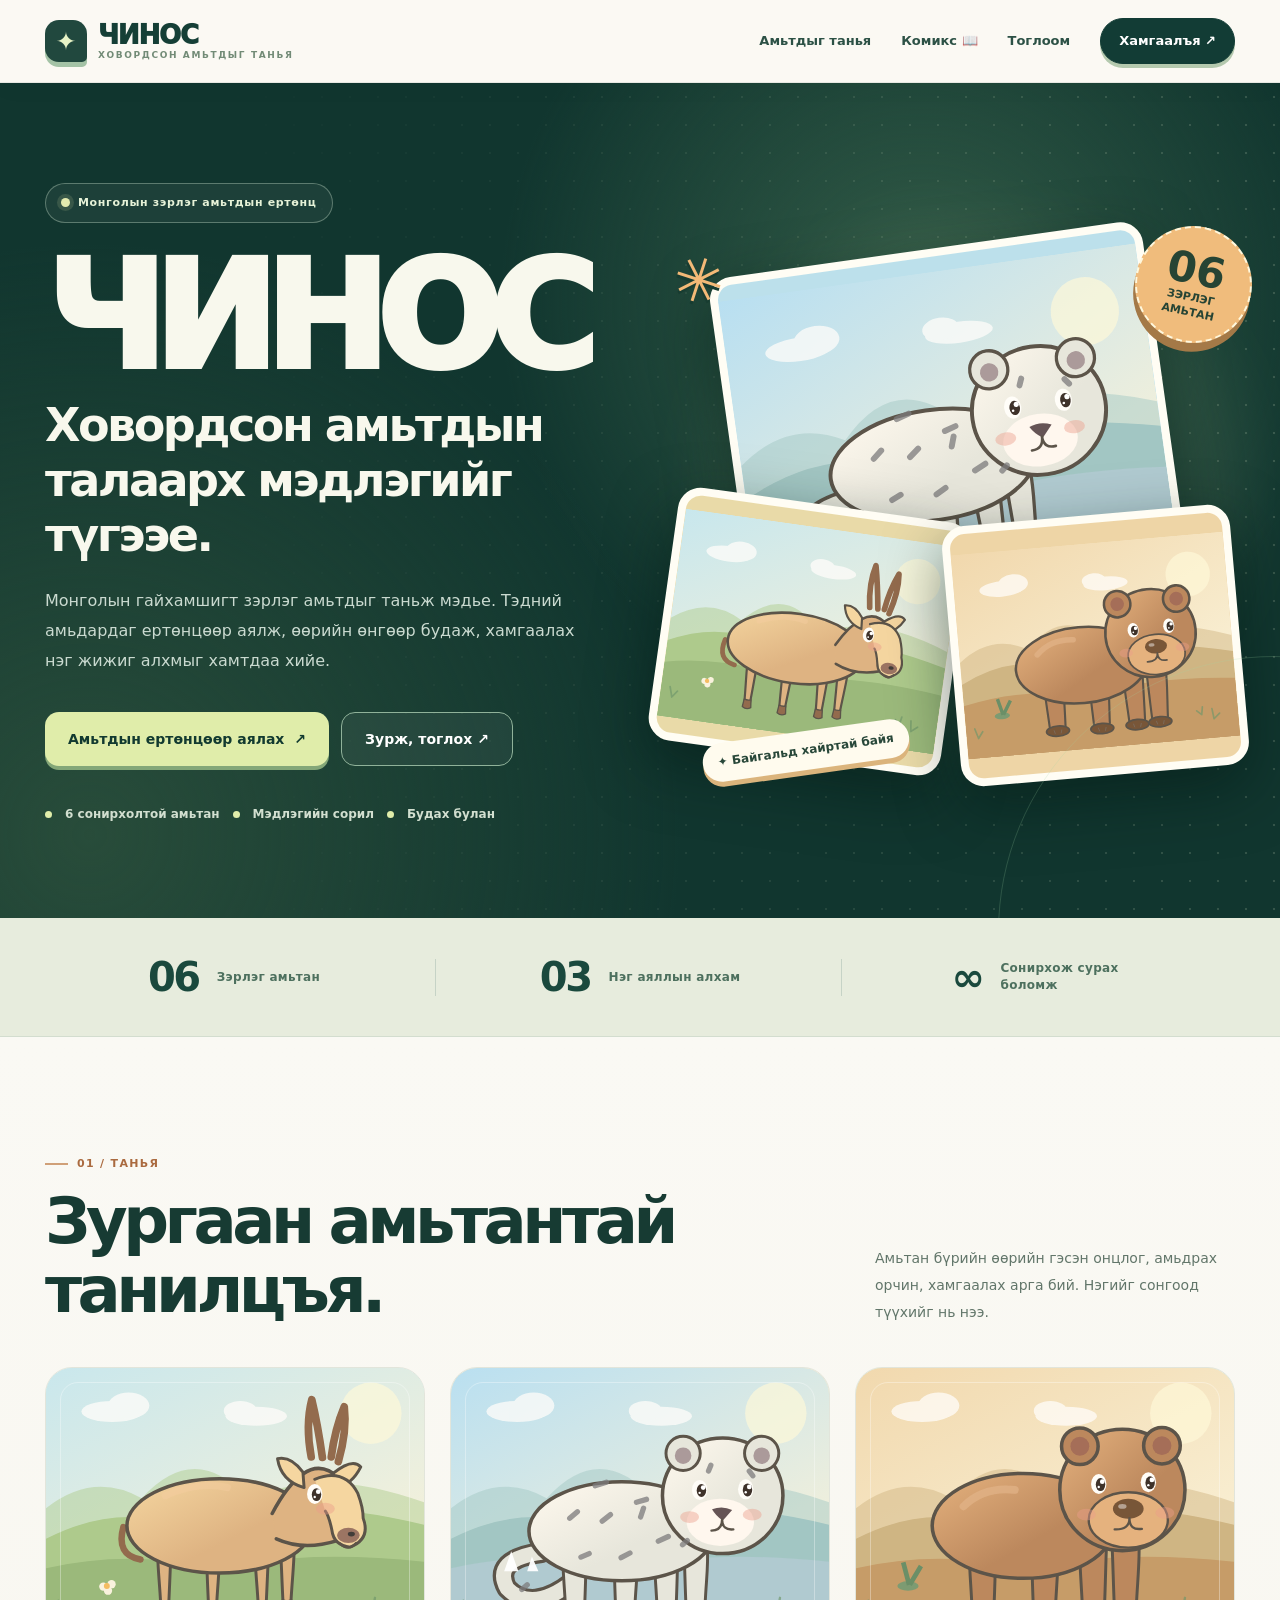
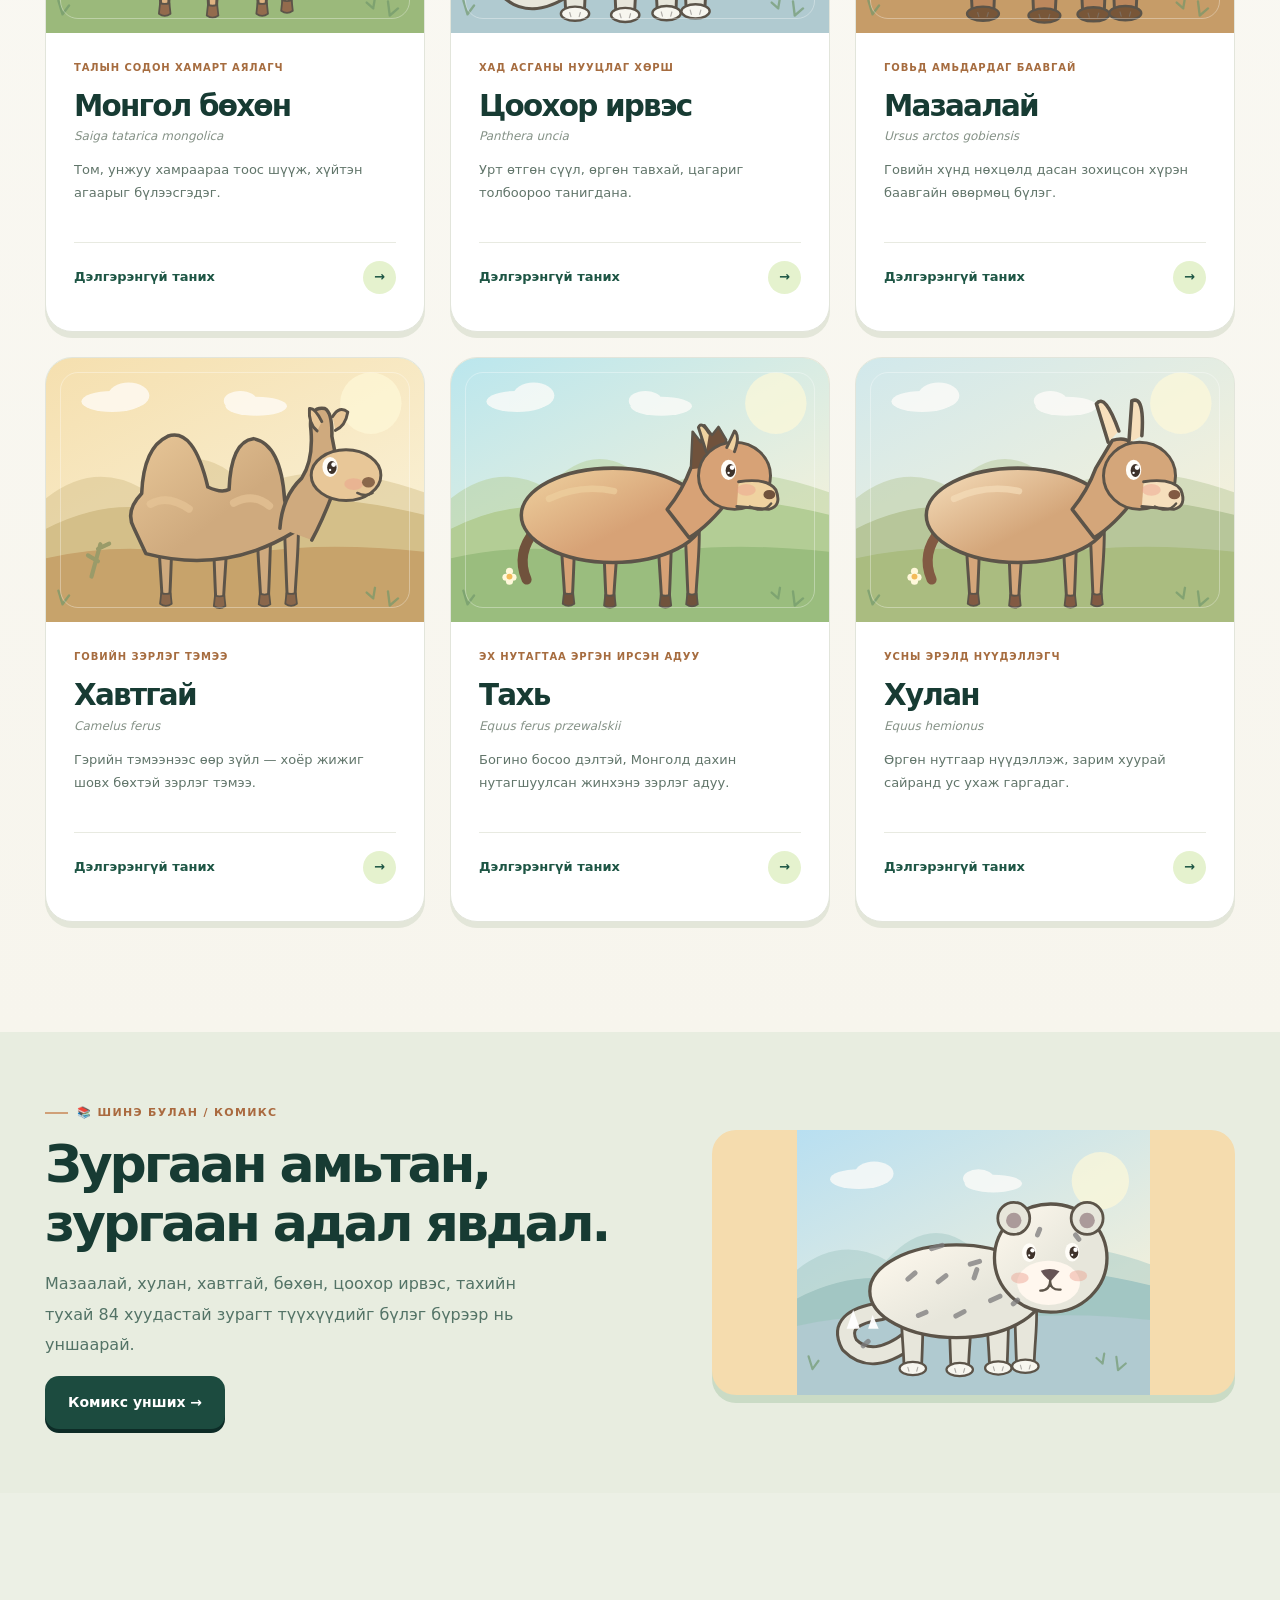
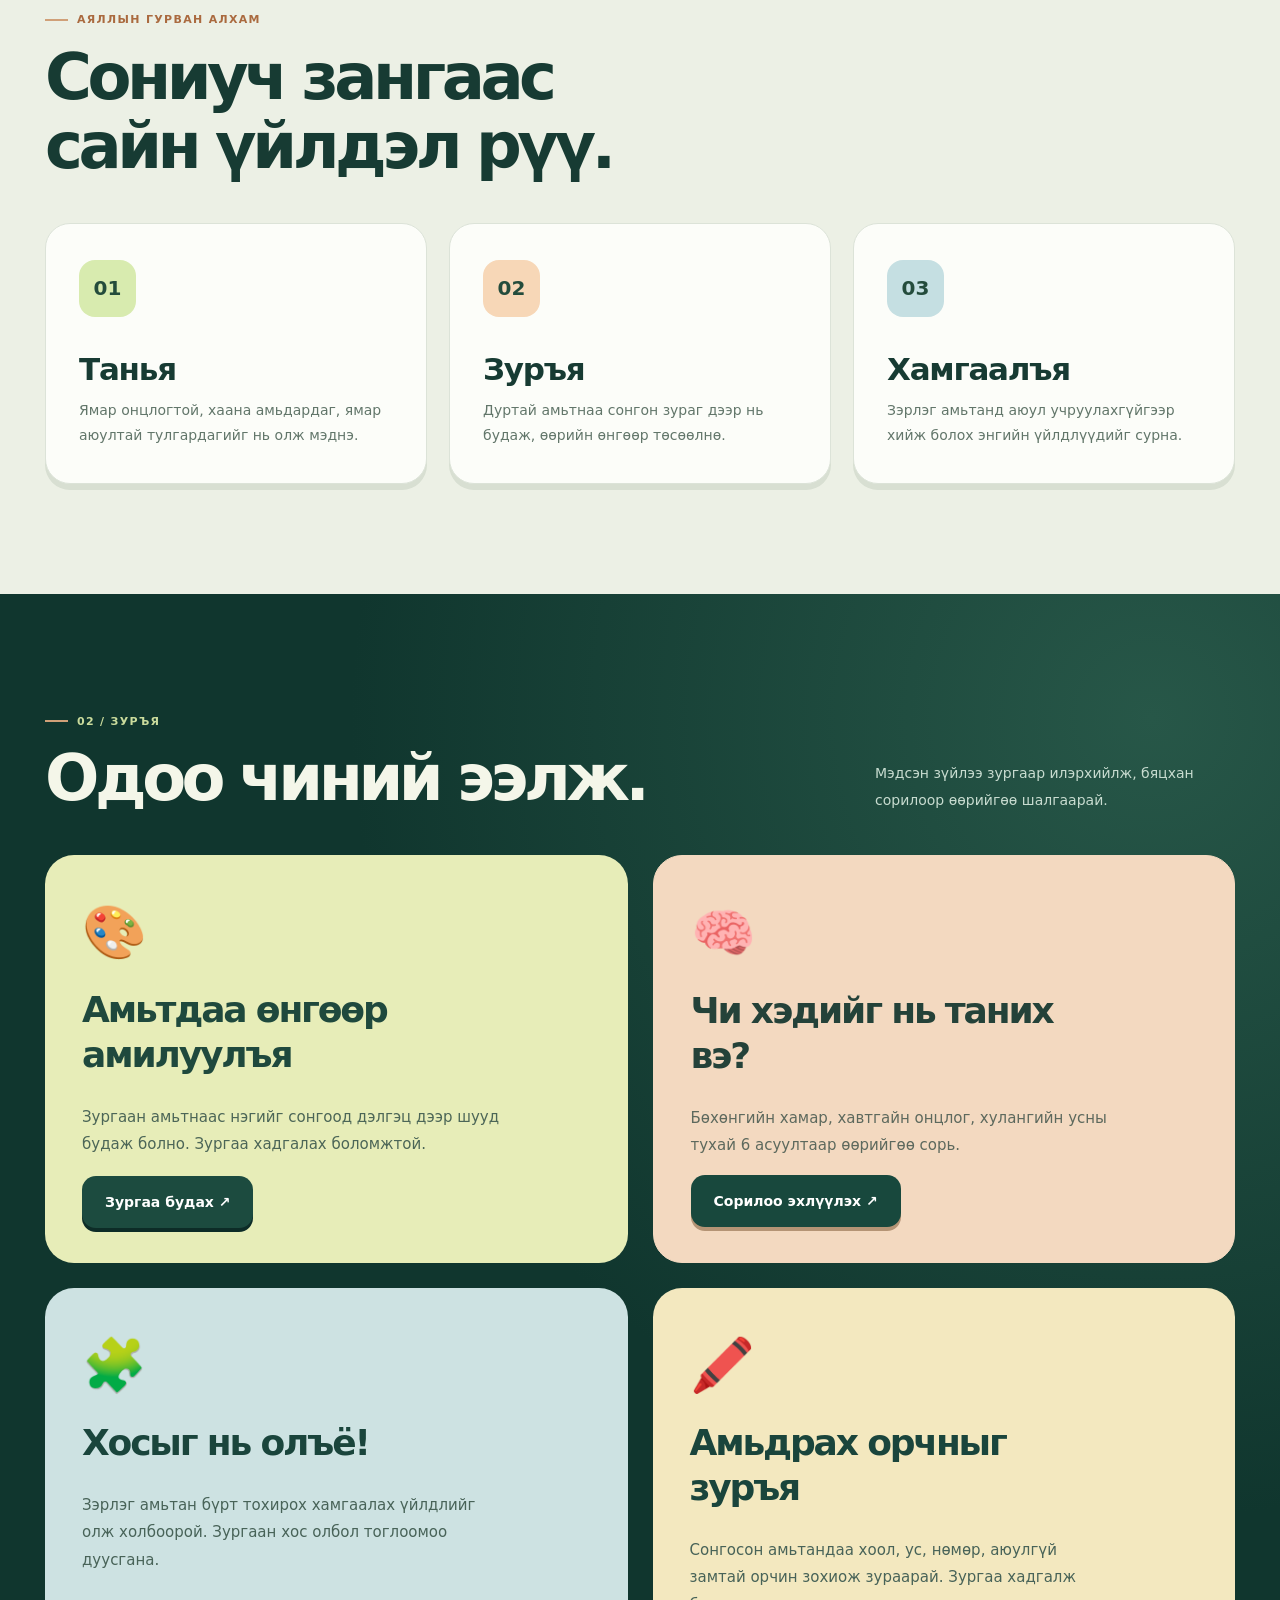
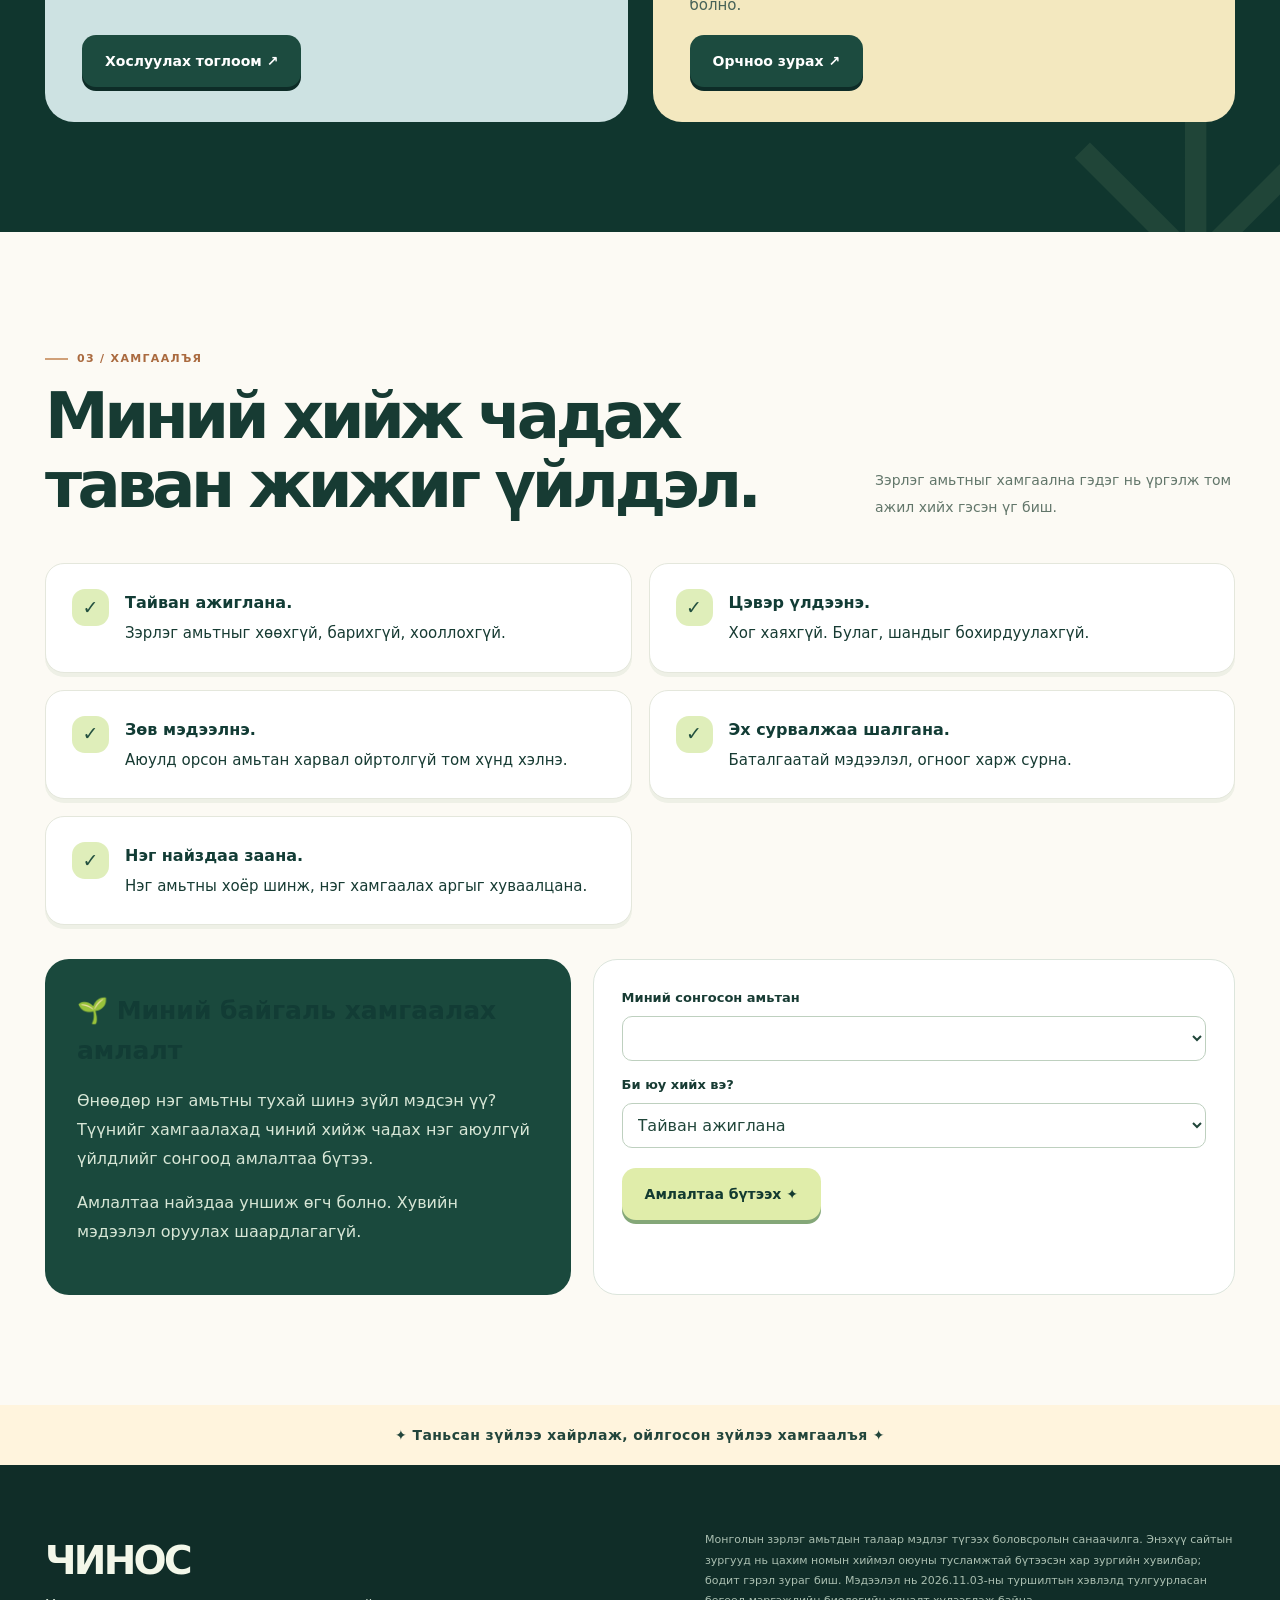
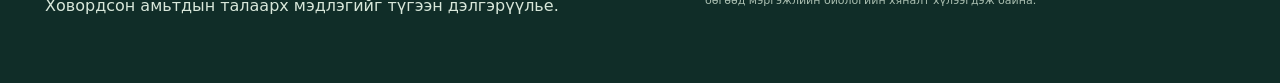
==== commit d45ef413: "Link six-comic reader from CHINOS homepage and navigation" ====
--- a/index.html
+++ b/index.html
@@ -27,11 +27,12 @@
 <meta name="color-scheme" content="light">
 </head>
 <body>
-<header><div class="container inner"><a class="brand" href="#home" aria-label="ЧИНОС — Нүүр"><strong>ЧИНОС</strong><span>ХОВОРДСОН АМЬТДЫГ ТАНЬЯ</span></a><nav class="nav" aria-label="Үндсэн цэс"><a href="#animals">Амьтдыг танья</a><a href="#activities">Тоглоом</a><a class="outline" href="#promise">Хамгаалъя ↗</a></nav></div></header>
+<header><div class="container inner"><a class="brand" href="#home" aria-label="ЧИНОС — Нүүр"><strong>ЧИНОС</strong><span>ХОВОРДСОН АМЬТДЫГ ТАНЬЯ</span></a><nav class="nav" aria-label="Үндсэн цэс"><a href="#animals">Амьтдыг танья</a><a href="comics.html">Комикс 📖</a><a href="#activities">Тоглоом</a><a class="outline" href="#promise">Хамгаалъя ↗</a></nav></div></header>
 <main>
 <section class="hero" id="home" style="padding:0"><div class="container hero-layout"><div class="hero-copy"><div class="kicker">Монголын зэрлэг амьтдын ертөнц</div><h1>ЧИНОС</h1><h2>Ховордсон амьтдын<br>талаарх мэдлэгийг түгээе.</h2><p>Монголын гайхамшигт зэрлэг амьтдыг таньж мэдье. Тэдний амьдардаг ертөнцөөр аялж, өөрийн өнгөөр будаж, хамгаалах нэг жижиг алхмыг хамтдаа хийе.</p><div class="actions"><a href="#animals" class="btn btn-primary">Амьтдын ертөнцөөр аялах <span aria-hidden="true">↗</span></a><a href="#activities" class="btn btn-secondary">Зурж, тоглох ↗</a></div><div class="hero-mini"><i></i> 6 сонирхолтой амьтан <i></i> Мэдлэгийн сорил <i></i> Будах булан</div></div><div class="hero-art" aria-hidden="true"><div class="hero-postcard hero-postcard-main"><img src="assets/irves.svg" alt=""></div><div class="hero-postcard hero-postcard-second"><img src="assets/bokhon.svg" alt=""></div><div class="hero-postcard hero-postcard-third"><img src="assets/mazalai.svg" alt=""></div><span class="hero-star">✳</span><div class="hero-stamp"><strong>06</strong><small>ЗЭРЛЭГ<br>АМЬТАН</small></div><span class="hero-hand">✦ Байгальд хайртай байя</span></div></div></section>
 <div class="stats"><div class="container inner"><div class="stat"><strong>06</strong><span>Зэрлэг амьтан</span></div><div class="stat"><strong>03</strong><span>Нэг аяллын алхам</span></div><div class="stat"><strong>∞</strong><span>Сонирхож сурах боломж</span></div></div></div>
 <section id="animals"><div class="container"><div class="section-title"><div><div class="eyebrow">01 / Танья</div><h2>Зургаан амьтантай<br>танилцъя.</h2></div><p>Амьтан бүрийн өөрийн гэсэн онцлог, амьдрах орчин, хамгаалах арга бий. Нэгийг сонгоод түүхийг нь нээ.</p></div><div id="animalGrid" class="animal-grid"></div></div></section>
+<section id="comics" class="comic-feature" style="background:#e8ede0;padding:64px 0"><div class="container" style="display:grid;grid-template-columns:1.1fr .9fr;gap:28px;align-items:center"><div><div class="eyebrow">📚 Шинэ булан / Комикс</div><h2 style="font-size:clamp(29px,4.6vw,52px);line-height:1.14;letter-spacing:-.06em;margin:13px 0">Зургаан амьтан,<br>зургаан адал явдал.</h2><p style="color:#537366;max-width:500px;line-height:1.9">Мазаалай, хулан, хавтгай, бөхөн, цоохор ирвэс, тахийн тухай 84 хуудастай зурагт түүхүүдийг бүлэг бүрээр нь уншаарай.</p><a class="btn btn-dark" href="comics.html">Комикс унших →</a></div><a href="comics.html" aria-label="Комикс унших" style="display:block;border-radius:24px;overflow:hidden;background:#f5dcae;box-shadow:0 8px 0 #cadbc5"><img style="width:100%;height:265px;object-fit:contain" src="assets/cute-irves.svg" alt="Цоохор ирвэс — ЧИНОС зурагт түүх"></a></div></section>
 <section class="three"><div class="container"><div class="section-title"><div><div class="eyebrow">Аяллын гурван алхам</div><h2>Сониуч зангаас<br>сайн үйлдэл рүү.</h2></div></div><div class="steps"><div class="step"><div class="number">01</div><h3>Танья</h3><p>Ямар онцлогтой, хаана амьдардаг, ямар аюултай тулгардагийг нь олж мэднэ.</p></div><div class="step"><div class="number">02</div><h3>Зуръя</h3><p>Дуртай амьтнаа сонгон зураг дээр нь будаж, өөрийн өнгөөр төсөөлнө.</p></div><div class="step"><div class="number">03</div><h3>Хамгаалъя</h3><p>Зэрлэг амьтанд аюул учруулахгүйгээр хийж болох энгийн үйлдлүүдийг сурна.</p></div></div></div></section>
 <section id="activities" class="play"><div class="container"><div class="section-title"><div><div class="eyebrow" style="color:#cbdc9d">02 / Зуръя</div><h2>Одоо чиний ээлж.</h2></div><p>Мэдсэн зүйлээ зургаар илэрхийлж, бяцхан сорилоор өөрийгөө шалгаарай.</p></div><div class="play-layout"><div class="play-card"><div class="emoji">🎨</div><h3>Амьтдаа өнгөөр амилуулъя</h3><p>Зургаан амьтнаас нэгийг сонгоод дэлгэц дээр шууд будаж болно. Зургаа хадгалах боломжтой.</p><button id="openPaint" class="btn btn-dark">Зургаа будах ↗</button></div><div class="play-card"><div class="emoji">🧠</div><h3>Чи хэдийг нь таних вэ?</h3><p>Бөхөнгийн хамар, хавтгайн онцлог, хулангийн усны тухай 6 асуултаар өөрийгөө сорь.</p><button id="openQuiz" class="btn btn-primary">Сорилоо эхлүүлэх ↗</button></div>
 <div class="play-card"><div class="emoji">🧩</div><h3>Хосыг нь олъё!</h3><p>Зэрлэг амьтан бүрт тохирох хамгаалах үйлдлийг олж холбоорой. Зургаан хос олбол тоглоомоо дуусгана.</p><button id="openMatch" class="btn btn-dark">Хослуулах тоглоом ↗</button></div>
